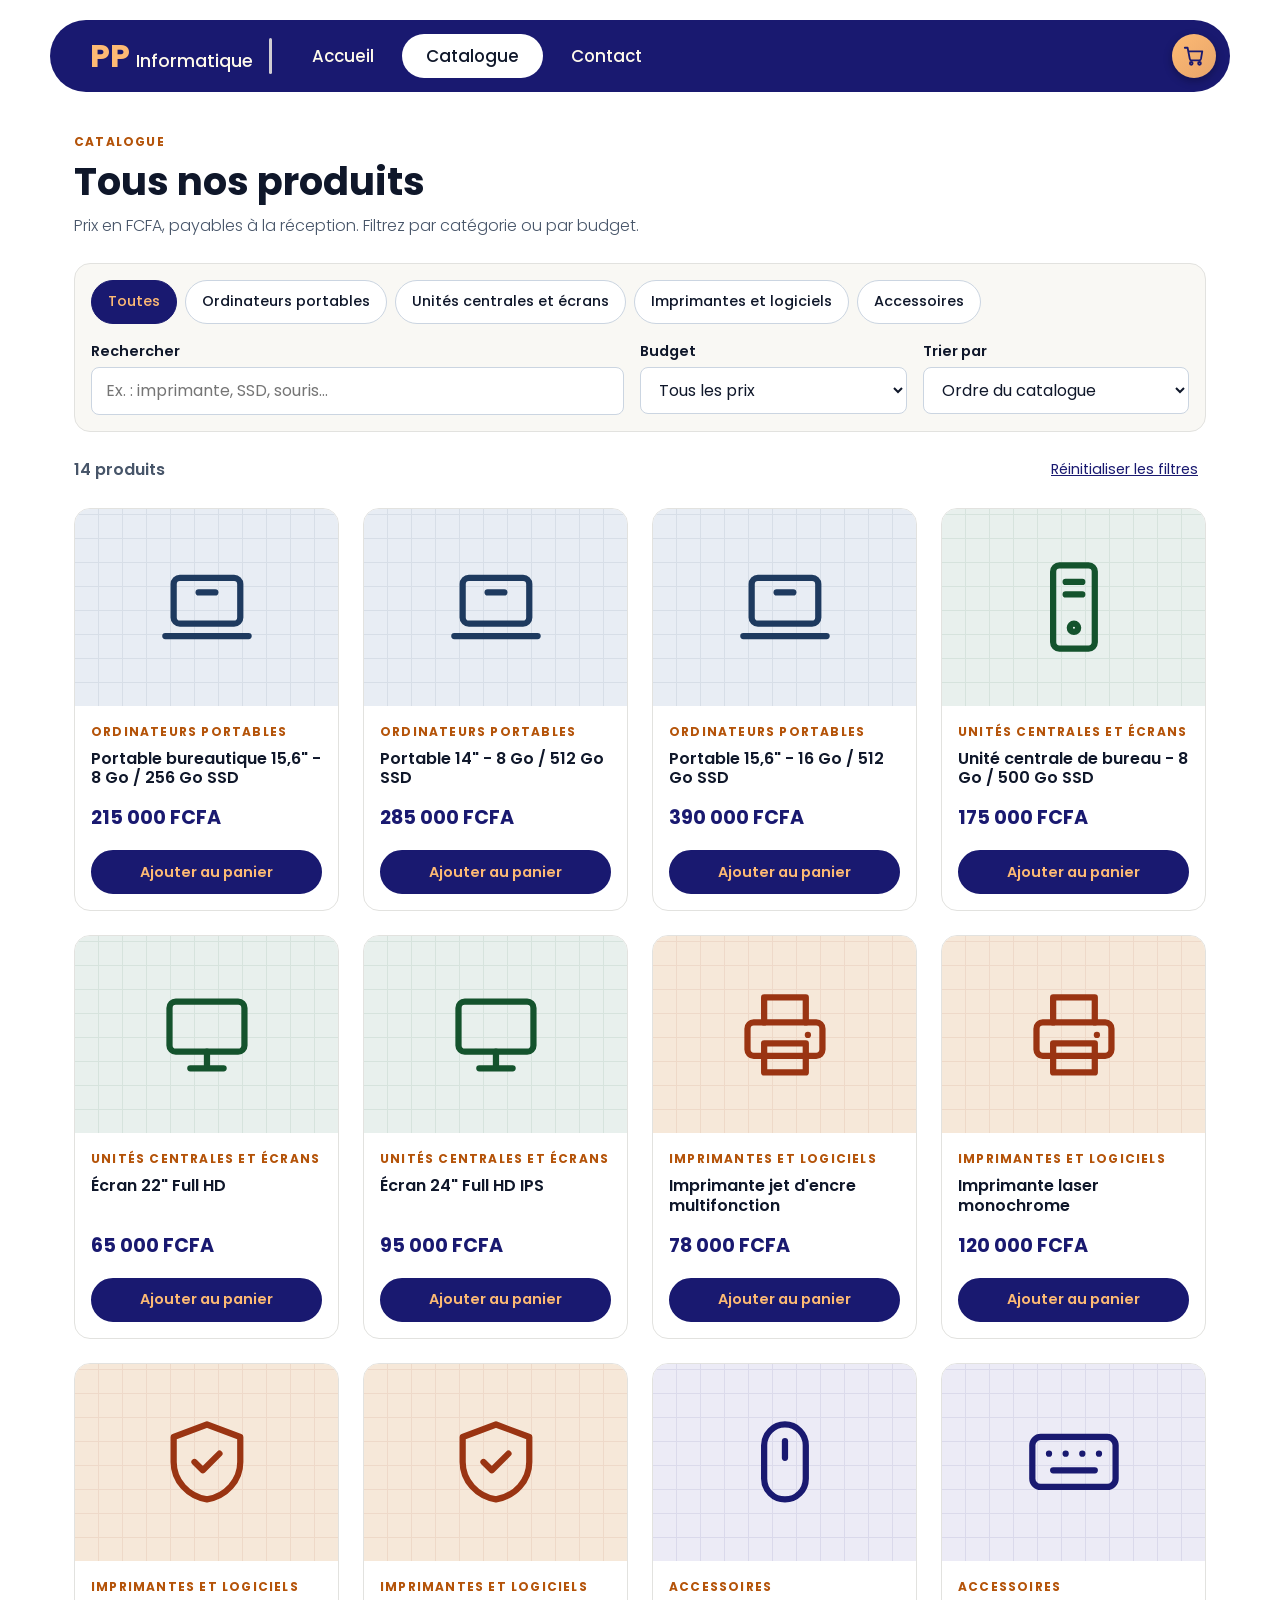
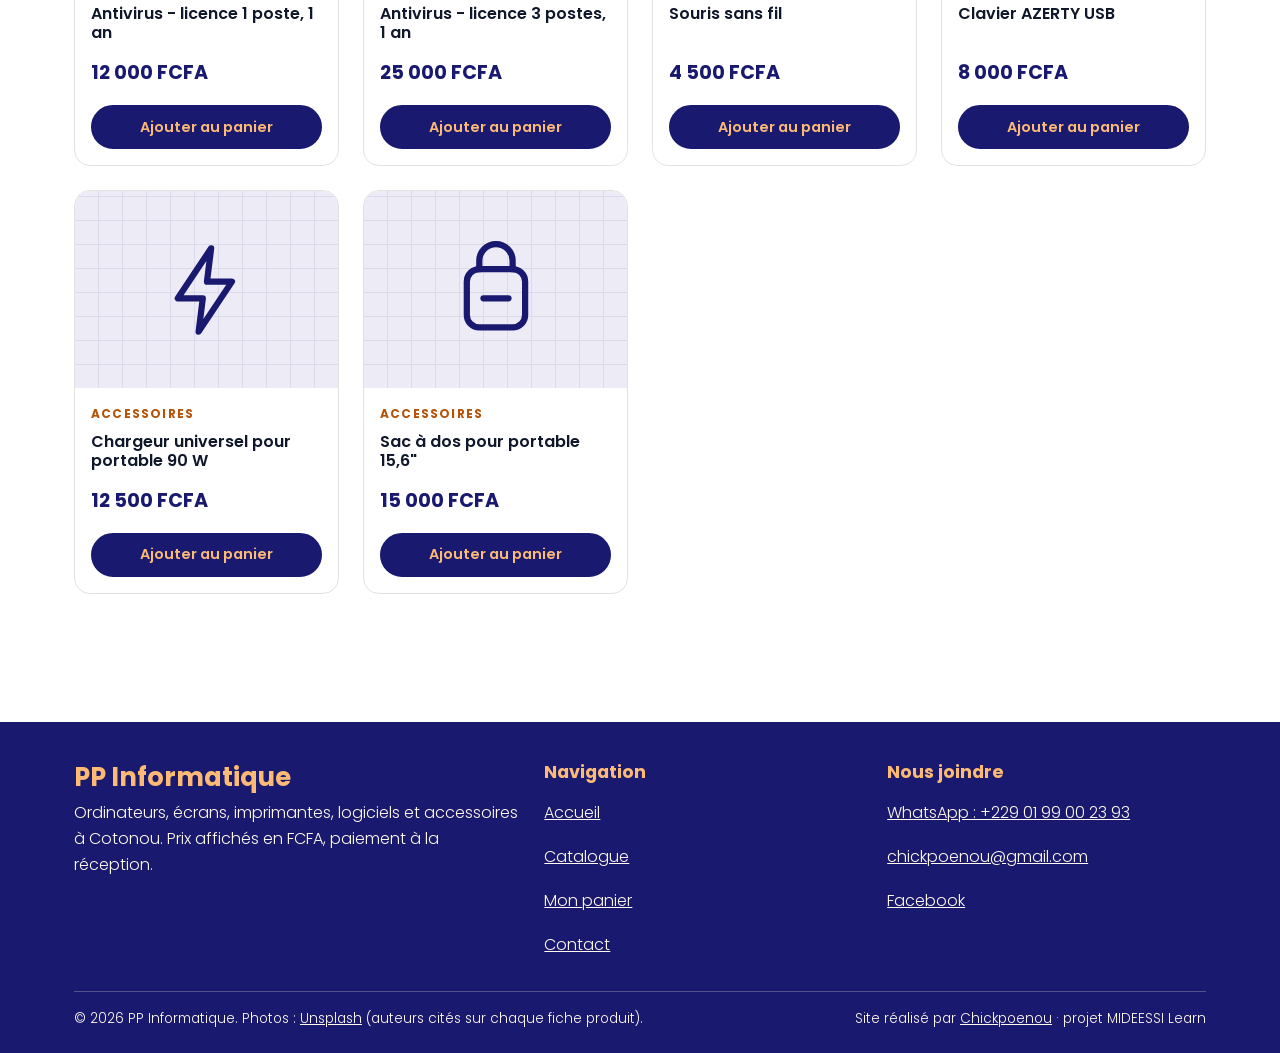
==== catalogue.html @ 659e1c75 "Premier commit du site" ====
<!DOCTYPE html>
<html lang="fr">
<head>
  <meta charset="UTF-8">
  <meta name="viewport" content="width=device-width, initial-scale=1">
  <title>Catalogue - PP Informatique</title>
  <meta name="description" content="Catalogue PP Informatique : portables, unités centrales, écrans, imprimantes, antivirus et accessoires, prix en FCFA.">
  <meta name="theme-color" content="#191970">
  <link rel="icon" href="data:image/svg+xml,%3Csvg xmlns='http://www.w3.org/2000/svg' viewBox='0 0 64 64'%3E%3Crect width='64' height='64' rx='16' fill='%23191970'/%3E%3Ctext x='32' y='42' font-family='Arial' font-weight='700' font-size='28' text-anchor='middle' fill='%23fdba74'%3EPP%3C/text%3E%3C/svg%3E">
  <link rel="preconnect" href="https://fonts.googleapis.com">
  <link rel="preconnect" href="https://fonts.gstatic.com" crossorigin>
  <link rel="stylesheet" href="https://fonts.googleapis.com/css2?family=Poppins:wght@300;400;500;600;700&display=swap">
  <link rel="stylesheet" href="css/style.css">
</head>
<body>
  <a class="lien-evitement" href="#contenu">Aller au contenu</a>

  <!-- EN-TÊTE (identique sur toutes les pages) -->
  <header class="entete">
    <div class="entete-barre">
      <a class="logo" href="index.html" aria-label="PP Informatique, retour à l'accueil">
        <span class="logo-pp">PP</span><span class="logo-nom">Informatique</span>
      </a>
      <span class="separateur" aria-hidden="true"></span>

      <nav class="menu" id="menu" aria-label="Navigation principale">
        <ul>
          <li><a href="index.html">Accueil</a></li>
          <li><a href="catalogue.html" aria-current="page">Catalogue</a></li>
          <li><a href="contact.html">Contact</a></li>
        </ul>
      </nav>

      <div class="entete-actions">
        <a class="lien-panier" id="lien-panier" href="panier.html" aria-label="Voir mon panier">
          <svg viewBox="0 0 24 24" fill="none" stroke="currentColor" stroke-width="2" stroke-linecap="round" stroke-linejoin="round" aria-hidden="true" focusable="false"><circle cx="9" cy="20" r="1.5"/><circle cx="18" cy="20" r="1.5"/><path d="M2 3h3l2.4 12.2a2 2 0 0 0 2 1.6h8.2a2 2 0 0 0 2-1.6L21 7H6"/></svg>
          <span class="badge-panier" id="badge-panier" hidden>0</span>
        </a>
        <button class="bouton-burger" id="bouton-burger" type="button"
                aria-label="Ouvrir le menu" aria-expanded="false" aria-controls="menu">
          <span></span><span></span><span></span>
        </button>
      </div>
    </div>
  </header>

  <main id="contenu">
    <div class="conteneur">
      <div class="page-intro">
        <p class="surtitre">Catalogue</p>
        <h1>Tous nos produits</h1>
        <p>Prix en FCFA, payables à la réception. Filtrez par catégorie ou par budget.</p>
      </div>

      <!-- FILTRES : puces et listes remplies par app.js -->
      <section class="filtres" aria-label="Filtrer les produits">
        <div class="puces" id="puces-categories" role="group" aria-label="Filtrer par catégorie"></div>

        <div class="filtres-listes">
          <div class="champ">
            <label for="recherche">Rechercher</label>
            <input id="recherche" type="search" placeholder="Ex. : imprimante, SSD, souris…" autocomplete="off">
          </div>
          <div class="champ">
            <label for="filtre-prix">Budget</label>
            <select id="filtre-prix"></select>
          </div>
          <div class="champ">
            <label for="tri-prix">Trier par</label>
            <select id="tri-prix">
              <option value="aucun">Ordre du catalogue</option>
              <option value="croissant">Prix croissant</option>
              <option value="decroissant">Prix décroissant</option>
            </select>
          </div>
        </div>
      </section>

      <div class="resultats-barre">
        <!-- aria-live : les lecteurs d'écran annoncent le nombre de résultats -->
        <p class="nb-resultats" id="nb-resultats" aria-live="polite"></p>
        <button class="bouton-lien-neutre" id="reinitialiser-filtres" type="button">Réinitialiser les filtres</button>
      </div>

      <!-- LISTE DES PRODUITS : remplie par app.js -->
      <div class="grille-produits" id="grille-produits"></div>
      <div class="section"></div>
    </div>
  </main>

  <!-- VOLET affiché après un ajout au panier -->
  <div class="volet-ajout" id="volet-ajout" role="status" hidden>
    <div class="volet-entete">
      <p id="volet-message"></p>
      <button class="volet-fermer" id="volet-fermer" type="button" aria-label="Fermer">&times;</button>
    </div>
    <div class="volet-boutons">
      <a class="bouton bouton-secondaire" href="catalogue.html">Continuer mes achats</a>
      <a class="bouton" href="panier.html">Voir mon panier</a>
    </div>
  </div>

  <!-- BARRE PANIER FIXE (mobile uniquement, visible dès qu'il y a un article) -->
  <a class="barre-panier" id="barre-panier" href="panier.html" hidden>
    <span class="barre-panier-infos">
      <small id="barre-nb-articles">0 article</small>
      <strong id="barre-total">0 FCFA</strong>
    </span>
    <span class="barre-panier-action">Voir le panier →</span>
  </a>

  <!-- PIED DE PAGE (identique sur toutes les pages) -->
  <footer class="pied">
    <div class="conteneur">
      <div class="pied-colonnes">
        <div>
          <h2 class="pied-logo">PP Informatique</h2>
          <p>Ordinateurs, écrans, imprimantes, logiciels et accessoires à Cotonou. Prix affichés en FCFA, paiement à la réception.</p>
        </div>
        <div>
          <h2>Navigation</h2>
          <ul>
            <li><a href="index.html">Accueil</a></li>
            <li><a href="catalogue.html">Catalogue</a></li>
            <li><a href="panier.html">Mon panier</a></li>
            <li><a href="contact.html">Contact</a></li>
          </ul>
        </div>
        <div>
          <h2>Nous joindre</h2>
          <ul>
            <li><a href="https://wa.me/2290199002393" target="_blank" rel="noopener">WhatsApp : +229 01 99 00 23 93</a></li>
            <li><a href="mailto:chickpoenou@gmail.com">chickpoenou@gmail.com</a></li>
            <li><a href="https://www.facebook.com/nettanel-poenou" target="_blank" rel="noopener">Facebook</a></li>
          </ul>
        </div>
      </div>
      <div class="pied-bas">
        <p>&copy; <span class="annee">2026</span> PP Informatique. Photos : <a href="https://unsplash.com/license" target="_blank" rel="noopener">Unsplash</a> (auteurs cités sur chaque fiche produit).</p>
        <p>Site réalisé par <a href="https://github.com/Chickpoenou" target="_blank" rel="noopener">Chickpoenou</a> · projet MIDEESSI Learn</p>
      </div>
    </div>
  </footer>

  <!-- Ordre important : les données, puis le panier, puis le code des pages -->
  <script src="js/produits.js"></script>
  <script src="js/panier.js"></script>
  <script src="js/app.js"></script>
</body>
</html>
---- css/style.css ----
/* ==========================================================
   PP Informatique - feuille de style principale
   Approche MOBILE FIRST : le style de base vise 360 px,
   puis on enrichit à 768 px (tablette) et 1280 px (ordinateur).
   ========================================================== */

/* ---------- 1. VARIABLES (les couleurs se changent ICI seulement) ---------- */
:root {
  /* Couleurs inspirées du logo : bleu nuit (confiance) + orange (action) */
  --bleu-fonce: #191970;
  --bleu-fonce-2: #12124f;
  --bleu: #2c3fb8;
  --orange: #fdba74;          /* boutons d'action, badge panier, accents */
  --orange-fonce: #f59e4b;
  --orange-texte: #b45309;    /* petits titres (surtitres) : contraste suffisant sur blanc */
  --creme: #fffaeb;           /* texte des liens du menu */
  --texte: #0f172a;
  --texte-doux: #475569;
  --fond: #ffffff;
  --fond-doux: #f9f8f4;
  --bordure: #e2e2df;
  --bordure-forte: #cbd5e1;
  --erreur: #b3261e;
  --succes: #166534;
  --whatsapp: #1f8f4e;

  /* Teintes des visuels, une par catégorie */
  --teinte-portables: #e8edf4;    --trait-portables: #1e3a5f;
  --teinte-postes-fixes: #e8f0ed; --trait-postes-fixes: #14532d;
  --teinte-imprimantes: #f6e8d9;  --trait-imprimantes: #9a3412;
  --teinte-accessoires: #ecebf6;  --trait-accessoires: #191970;

  --police: "Poppins", "Segoe UI", system-ui, -apple-system, Roboto, Arial, sans-serif;

  /* Espacements et formes */
  --espace-1: 0.5rem;
  --espace-2: 1rem;
  --espace-3: 1.5rem;
  --espace-4: 2.5rem;
  --espace-5: 4rem;
  --rayon: 8px;
  --rayon-pilule: 999px;
  --largeur-max: 1180px;
  --hauteur-tactile: 44px;    /* taille minimale des boutons et liens */
  --hauteur-barre-panier: 64px;
  --ombre: 0 10px 24px rgba(15, 23, 42, 0.08);
}

/* ---------- 2. BASE ---------- */
*,
*::before,
*::after {
  box-sizing: border-box;
}

html {
  scroll-behavior: smooth;
  scroll-padding-top: 100px;
}

body {
  margin: 0;
  font-family: var(--police);
  font-size: 1rem;
  line-height: 1.6;
  color: var(--texte);
  background: var(--fond);
  overflow-x: hidden;          /* sécurité : jamais de défilement horizontal */
}

/* Place pour la barre panier fixe en bas (mobile), seulement quand elle est visible */
body:has(.barre-panier:not([hidden])) {
  padding-bottom: var(--hauteur-barre-panier);
}

img,
svg {
  max-width: 100%;
  display: block;
}

h1, h2, h3 {
  font-weight: 700;
  line-height: 1.2;
  margin: 0 0 var(--espace-2);
}
h1 { font-size: 1.85rem; }
h2 { font-size: 1.4rem; }
h3 { font-size: 1.05rem; }

p {
  margin: 0 0 var(--espace-2);
}

a {
  color: var(--bleu-fonce);
}

/* L'attribut hidden doit toujours l'emporter sur display: flex / grid */
[hidden] {
  display: none !important;
}

/* Focus visible : indispensable pour la navigation au clavier */
:focus-visible {
  outline: 3px solid var(--orange-fonce);
  outline-offset: 2px;
}

/* Lien "aller au contenu" pour le clavier et les lecteurs d'écran */
.lien-evitement {
  position: absolute;
  left: -999px;
  top: 0;
  z-index: 200;
  padding: var(--espace-1) var(--espace-2);
  background: var(--orange);
  color: var(--texte);
}
.lien-evitement:focus {
  left: 0;
}

/* Texte lu par les lecteurs d'écran mais invisible à l'écran */
.visuellement-cache {
  position: absolute;
  width: 1px;
  height: 1px;
  overflow: hidden;
  clip: rect(0 0 0 0);
  white-space: nowrap;
}

.conteneur {
  width: 100%;
  max-width: var(--largeur-max);
  margin: 0 auto;
  padding: 0 var(--espace-2);
}

.section {
  padding: var(--espace-4) 0;
}
.section-douce {
  background: var(--fond-doux);
}

/* Petit titre en majuscules au-dessus des titres (même style que mon portfolio) */
.surtitre {
  margin: 0 0 var(--espace-1);
  font-size: 0.75rem;
  font-weight: 700;
  letter-spacing: 0.1em;
  text-transform: uppercase;
  color: var(--orange-texte);
}

.entete-section {
  display: flex;
  flex-wrap: wrap;
  align-items: end;
  justify-content: space-between;
  gap: var(--espace-1) var(--espace-3);
  margin-bottom: var(--espace-3);
}
.entete-section h2 {
  margin: 0;
}
.entete-section p {
  margin: 0;
}

/* ---------- 3. BOUTONS ---------- */
.bouton {
  display: inline-flex;
  align-items: center;
  justify-content: center;
  gap: var(--espace-1);
  min-height: 48px;
  padding: 0 var(--espace-3);
  font: inherit;
  font-weight: 600;
  text-align: center;
  text-decoration: none;
  border: 2px solid var(--bleu-fonce);
  border-radius: var(--rayon-pilule);
  background: var(--bleu-fonce);
  color: var(--orange);
  cursor: pointer;
  transition: transform 0.2s, box-shadow 0.2s, background 0.2s, color 0.2s;
}
.bouton:hover {
  transform: translateY(-2px);
  box-shadow: 0 6px 14px rgba(25, 25, 112, 0.3);
}

.bouton-secondaire {
  background: var(--fond);
  color: var(--texte);
  border-color: var(--texte);
}
.bouton-secondaire:hover {
  background: var(--texte);
  color: var(--fond);
  box-shadow: none;
}

.bouton-petit {
  min-height: var(--hauteur-tactile);
  padding: 0 var(--espace-2);
  font-size: 0.9rem;
}

.bouton-large {
  width: 100%;
}

.bouton.est-ajoute {
  background: var(--succes);
  border-color: var(--succes);
  color: #fff;
}

.bouton-whatsapp {
  background: var(--whatsapp);
  border-color: var(--whatsapp);
  color: #fff;
}

/* Bouton qui ressemble à un lien (action secondaire : Supprimer, Vider) */
.bouton-lien,
.bouton-lien-neutre {
  min-height: var(--hauteur-tactile);
  padding: 0 var(--espace-1);
  font: inherit;
  font-size: 0.9rem;
  background: none;
  border: 0;
  text-decoration: underline;
  cursor: pointer;
}
.bouton-lien { color: var(--erreur); }
.bouton-lien-neutre { color: var(--bleu-fonce); }

.groupe-boutons {
  display: flex;
  flex-wrap: wrap;
  gap: var(--espace-2);
}

/* ---------- 4. EN-TÊTE : barre en forme de pilule ---------- */
.entete {
  position: sticky;
  top: 0;
  z-index: 100;
  padding: 12px var(--espace-2) 0;
  background: var(--fond);
}

.entete-barre {
  position: relative;
  display: flex;
  align-items: center;
  gap: var(--espace-2);
  max-width: var(--largeur-max);
  min-height: 60px;
  margin: 0 auto;
  padding: 0 8px 0 var(--espace-3);
  background: var(--bleu-fonce);
  border-radius: 40px;
}

.logo {
  display: inline-flex;
  align-items: baseline;
  gap: 6px;
  min-height: var(--hauteur-tactile);
  align-self: center;
  padding-top: 6px;
  text-decoration: none;
  white-space: nowrap;
}
.logo-pp {
  font-size: 1.6rem;
  font-weight: 700;
  color: var(--orange);
  line-height: 1;
}
.logo-nom {
  font-size: 1rem;
  font-weight: 500;
  color: var(--creme);
}

/* Trait vertical entre le logo et le menu (ordinateur uniquement) */
.separateur {
  display: none;
  width: 3px;
  height: 36px;
  background: var(--creme);
  border-radius: 2px;
  opacity: 0.8;
}

/* Menu : caché par défaut sur mobile, affiché quand .ouvert est ajouté en JS */
.menu {
  display: none;
  position: absolute;
  top: calc(100% + 8px);
  left: 0;
  right: 0;
  padding: var(--espace-1);
  background: var(--bleu-fonce);
  border-radius: 24px;
  box-shadow: var(--ombre);
}
.menu.ouvert {
  display: block;
}

.menu ul {
  list-style: none;
  margin: 0;
  padding: 0;
}

.menu a {
  display: flex;
  align-items: center;
  justify-content: center;
  min-height: var(--hauteur-tactile);
  padding: 0 var(--espace-3);
  border-radius: var(--rayon-pilule);
  color: var(--creme);
  font-weight: 500;
  text-decoration: none;
  transition: background 0.2s;
}
.menu a:hover {
  background: rgba(255, 250, 235, 0.15);
}
.menu a[aria-current="page"] {
  background: var(--fond);
  color: var(--texte);
}

/* Groupe à droite : panier + burger */
.entete-actions {
  display: flex;
  align-items: center;
  gap: 4px;
  margin-left: auto;
}

/* Bouton panier rond orange, avec badge (nombre d'articles) */
.lien-panier {
  position: relative;
  display: inline-flex;
  align-items: center;
  justify-content: center;
  width: var(--hauteur-tactile);
  height: var(--hauteur-tactile);
  border-radius: 50%;
  background: linear-gradient(135deg, var(--orange), #e8a56a);
  color: var(--bleu-fonce);
  box-shadow: 0 3px 8px rgba(0, 0, 0, 0.3);
  transition: transform 0.2s;
}
.lien-panier:hover {
  transform: translateY(-2px);
}
.lien-panier svg {
  width: 22px;
  height: 22px;
}
.lien-panier[aria-current="page"] {
  outline: 3px solid var(--creme);
  outline-offset: 2px;
}

.badge-panier {
  position: absolute;
  top: -4px;
  right: -4px;
  min-width: 22px;
  height: 22px;
  padding: 0 5px;
  border: 2px solid var(--bleu-fonce);
  border-radius: 11px;
  background: var(--fond);
  color: var(--bleu-fonce);
  font-size: 0.75rem;
  font-weight: 700;
  line-height: 18px;
  text-align: center;
}

/* Bouton burger (mobile uniquement) */
.bouton-burger {
  display: inline-flex;
  flex-direction: column;
  align-items: center;
  justify-content: center;
  gap: 5px;
  width: var(--hauteur-tactile);
  height: var(--hauteur-tactile);
  padding: 0;
  background: transparent;
  border: 0;
  border-radius: 50%;
  cursor: pointer;
}
.bouton-burger span {
  display: block;
  width: 24px;
  height: 3px;
  background: var(--creme);
  border-radius: 2px;
  transition: transform 0.2s, opacity 0.2s;
}
/* Le burger se transforme en croix quand le menu est ouvert */
.bouton-burger[aria-expanded="true"] span:nth-child(1) { transform: translateY(8px) rotate(45deg); }
.bouton-burger[aria-expanded="true"] span:nth-child(2) { opacity: 0; }
.bouton-burger[aria-expanded="true"] span:nth-child(3) { transform: translateY(-8px) rotate(-45deg); }

/* ---------- 5. BARRE PANIER FIXE (mobile uniquement) ---------- */
.barre-panier {
  position: fixed;
  left: 0;
  right: 0;
  bottom: 0;
  z-index: 90;
  display: flex;
  align-items: center;
  justify-content: space-between;
  gap: var(--espace-1);
  min-height: var(--hauteur-barre-panier);
  padding: 8px var(--espace-2);
  background: var(--bleu-fonce);
  color: var(--creme);
  text-decoration: none;
  box-shadow: 0 -4px 14px rgba(0, 0, 0, 0.18);
}
.barre-panier-infos {
  display: grid;
  line-height: 1.25;
}
.barre-panier-infos small {
  font-size: 0.8rem;
  opacity: 0.85;
}
.barre-panier-infos strong {
  color: var(--orange);
  font-size: 1.05rem;
}
.barre-panier-action {
  display: inline-flex;
  align-items: center;
  min-height: var(--hauteur-tactile);
  padding: 0 var(--espace-2);
  border-radius: var(--rayon-pilule);
  background: var(--orange);
  color: var(--bleu-fonce);
  font-weight: 600;
  font-size: 0.9rem;
}

/* ---------- 6. PIED DE PAGE ---------- */
.pied {
  background: var(--bleu-fonce);
  color: var(--creme);
  padding: var(--espace-4) 0 var(--espace-3);
}

.pied-colonnes {
  display: grid;
  grid-template-columns: 1fr;
  gap: var(--espace-3);
}

.pied h2 {
  font-size: 1.1rem;
  color: var(--orange);
  margin-bottom: var(--espace-1);
}
.pied .pied-logo {
  font-size: 1.6rem;
}

.pied p {
  font-weight: 300;
}

.pied a {
  color: var(--creme);
}
.pied a:hover {
  color: var(--orange);
}

.pied ul {
  list-style: none;
  margin: 0;
  padding: 0;
}
.pied li a {
  display: inline-flex;
  align-items: center;
  min-height: var(--hauteur-tactile);
  font-weight: 300;
}

.pied-bas {
  display: flex;
  flex-wrap: wrap;
  justify-content: space-between;
  gap: var(--espace-1) var(--espace-3);
  margin-top: var(--espace-3);
  padding-top: var(--espace-2);
  border-top: 1px solid rgba(255, 250, 235, 0.25);
  font-size: 0.85rem;
  font-weight: 300;
}
.pied-bas p {
  margin: 0;
}

/* ==========================================================
   ACCUEIL
   ========================================================== */
.hero {
  display: grid;
  gap: var(--espace-3);
  padding-top: var(--espace-4);
  padding-bottom: var(--espace-4);
}
.hero h1 {
  font-size: 1.9rem;
}
.hero-texte > p:not(.surtitre) {
  font-size: 1.05rem;
  font-weight: 300;
  color: var(--texte-doux);
  max-width: 560px;
  margin-bottom: var(--espace-3);
}

/* Visuel du hero : panneau quadrillé avec des étiquettes de prix */
.hero-visuel {
  position: relative;
  display: grid;
  place-items: center;
  min-height: 220px;
  border-radius: 24px;
  background: var(--teinte-portables);
  color: var(--trait-portables);
  overflow: hidden;
}
.hero-visuel svg {
  position: relative;
  z-index: 1;
  width: 45%;
  max-width: 220px;
  height: auto;
}
.etiquette-prix {
  position: absolute;
  z-index: 2;
  padding: 6px 14px;
  border-radius: var(--rayon-pilule);
  background: var(--fond);
  box-shadow: var(--ombre);
  font-size: 0.8rem;
  font-weight: 600;
  color: var(--texte);
}
.etiquette-prix strong {
  color: var(--bleu-fonce);
}
.etiquette-1 { top: 14%; left: 6%; }
.etiquette-2 { bottom: 12%; right: 6%; }

/* Motif quadrillé + cadre intérieur, réutilisé sur tous les visuels */
.motif::before,
.motif::after {
  content: "";
  position: absolute;
  inset: 0;
  pointer-events: none;
}
.motif::before {
  background:
    repeating-linear-gradient(0deg, transparent 0 23px, currentColor 23px 24px),
    repeating-linear-gradient(90deg, transparent 0 23px, currentColor 23px 24px);
  opacity: 0.1;
}
.motif::after {
  inset: 16px;
  border: 1px solid currentColor;
  border-radius: 12px;
  opacity: 0.3;
}

/* Bande des arguments de confiance */
.atouts {
  list-style: none;
  margin: 0;
  padding: 0;
  display: grid;
  gap: var(--espace-2);
}
.atouts li {
  display: flex;
  gap: var(--espace-2);
  align-items: flex-start;
}
.atouts svg {
  flex: none;
  width: 40px;
  height: 40px;
  padding: 8px;
  border-radius: 50%;
  background: var(--bleu-fonce);
  color: var(--orange);
}
.atouts strong {
  display: block;
}
.atouts span {
  font-size: 0.9rem;
  color: var(--texte-doux);
}

/* Tuiles des catégories */
.grille-categories {
  display: grid;
  gap: var(--espace-2);
}
.tuile-categorie {
  display: flex;
  align-items: center;
  gap: var(--espace-2);
  padding: var(--espace-2);
  border: 1px solid var(--bordure);
  border-radius: 16px;
  background: var(--fond);
  color: var(--texte);
  text-decoration: none;
  transition: transform 0.2s, box-shadow 0.2s;
}
.tuile-categorie:hover {
  transform: translateY(-4px);
  box-shadow: var(--ombre);
}
.tuile-visuel {
  flex: none;
  display: grid;
  place-items: center;
  width: 72px;
  height: 72px;
  border-radius: 12px;
}
.tuile-visuel svg {
  width: 38px;
  height: 38px;
}
.tuile-texte {
  display: grid;
  gap: 2px;
}
.tuile-texte span {
  font-size: 0.85rem;
  color: var(--texte-doux);
}
.tuile-texte .tuile-nombre {
  margin-top: 4px;
  font-weight: 600;
  color: var(--orange-texte);
}

/* Étapes "Comment commander" */
.etapes {
  list-style: none;
  margin: 0;
  padding: 0;
  display: grid;
  gap: var(--espace-2);
  counter-reset: etape;
}
.etapes li {
  position: relative;
  padding: var(--espace-3) var(--espace-2) var(--espace-2);
  border-top: 3px solid var(--orange);
  background: var(--fond);
  border-radius: 0 0 var(--rayon) var(--rayon);
  counter-increment: etape;
}
.etapes li::before {
  content: "0" counter(etape);
  display: block;
  margin-bottom: 4px;
  font-size: 1.6rem;
  font-weight: 700;
  color: var(--bleu-fonce);
}
.etapes strong {
  display: block;
}
.etapes span {
  font-size: 0.9rem;
  color: var(--texte-doux);
}

/* Bandeau d'appel à l'action */
.bandeau-cta {
  display: grid;
  gap: var(--espace-2);
  padding: var(--espace-4) var(--espace-3);
  border-radius: 24px;
  background: var(--bleu-fonce);
  color: var(--creme);
}
.bandeau-cta h2 {
  color: var(--fond);
  margin-bottom: var(--espace-1);
}
.bandeau-cta p {
  margin: 0;
  font-weight: 300;
}
.bandeau-cta .bouton {
  background: var(--orange);
  border-color: var(--orange);
  color: var(--bleu-fonce);
  justify-self: start;
}

/* ==========================================================
   EN-TÊTE DES PAGES INTÉRIEURES
   ========================================================== */
.page-intro {
  padding: var(--espace-4) 0 var(--espace-3);
}
.page-intro h1 {
  margin-bottom: var(--espace-1);
}
.page-intro p:not(.surtitre) {
  max-width: 640px;
  margin: 0;
  font-weight: 300;
  color: var(--texte-doux);
}

/* Fil d'Ariane : Accueil / Catalogue / ... */
.fil-ariane ol {
  display: flex;
  flex-wrap: wrap;
  gap: 4px;
  list-style: none;
  margin: 0;
  padding: var(--espace-2) 0 0;
  font-size: 0.85rem;
}
.fil-ariane li:not(:last-child)::after {
  content: "/";
  margin-left: 4px;
  color: var(--texte-doux);
}
.fil-ariane a {
  display: inline-flex;
  align-items: center;
  min-height: var(--hauteur-tactile);
  color: var(--texte-doux);
}

/* ==========================================================
   CATALOGUE : filtres et cartes produit
   ========================================================== */
.filtres {
  display: grid;
  gap: var(--espace-2);
  margin-bottom: var(--espace-2);
  padding: var(--espace-2);
  border: 1px solid var(--bordure);
  border-radius: 16px;
  background: var(--fond-doux);
}

/* Puces de catégories : passent à la ligne si elles débordent */
.puces {
  display: flex;
  flex-wrap: wrap;
  gap: var(--espace-1);
}

.puce {
  min-height: var(--hauteur-tactile);
  padding: 0 var(--espace-2);
  font: inherit;
  font-size: 0.9rem;
  font-weight: 500;
  color: var(--texte);
  background: var(--fond);
  border: 1px solid var(--bordure-forte);
  border-radius: var(--rayon-pilule);
  cursor: pointer;
  transition: background 0.2s, color 0.2s;
}
.puce:hover {
  border-color: var(--bleu-fonce);
}
.puce[aria-pressed="true"] {
  background: var(--bleu-fonce);
  border-color: var(--bleu-fonce);
  color: var(--orange);
}

.filtres-listes {
  display: grid;
  grid-template-columns: 1fr;
  gap: var(--espace-2);
}

.champ label,
.champ legend {
  display: block;
  margin-bottom: 4px;
  font-size: 0.9rem;
  font-weight: 600;
}

.champ select,
.champ input[type="text"],
.champ input[type="tel"],
.champ input[type="search"],
.champ textarea {
  width: 100%;
  min-height: var(--hauteur-tactile);
  padding: 10px 14px;
  font: inherit;
  color: var(--texte);
  background: var(--fond);
  border: 1px solid var(--bordure-forte);
  border-radius: var(--rayon);
}
.champ textarea {
  resize: vertical;
}
.champ [aria-invalid="true"] {
  border: 2px solid var(--erreur);
}

.resultats-barre {
  display: flex;
  align-items: center;
  justify-content: space-between;
  gap: var(--espace-2);
  margin-bottom: var(--espace-2);
}
.nb-resultats {
  margin: 0;
  font-weight: 600;
  color: var(--texte-doux);
}

/* Grille : 1 colonne à 360 px, 2 en tablette, 4 sur ordinateur */
.grille-produits {
  display: grid;
  grid-template-columns: 1fr;
  gap: var(--espace-2);
}

.carte-produit {
  display: flex;
  flex-direction: column;
  background: var(--fond);
  border: 1px solid var(--bordure);
  border-radius: 16px;
  overflow: hidden;
  transition: transform 0.25s, box-shadow 0.25s;
}
.carte-produit:hover {
  transform: translateY(-4px);
  box-shadow: var(--ombre);
}

/* Visuel de la carte : teinte de la catégorie + motif quadrillé */
.carte-visuel,
.fiche-visuel {
  position: relative;
  display: grid;
  place-items: center;
  aspect-ratio: 4 / 3;
  overflow: hidden;
}
.carte-visuel::before,
.fiche-visuel::before {
  content: "";
  position: absolute;
  inset: 0;
  background:
    repeating-linear-gradient(0deg, transparent 0 23px, currentColor 23px 24px),
    repeating-linear-gradient(90deg, transparent 0 23px, currentColor 23px 24px);
  opacity: 0.08;
}
.carte-visuel svg {
  position: relative;
  width: 38%;
  height: auto;
}
.carte-visuel img,
.fiche-visuel img {
  position: relative;
  width: 100%;
  height: 100%;
  object-fit: cover;
}

/* Une teinte par catégorie (classe ajoutée par app.js) */
.teinte-portables    { background: var(--teinte-portables);    color: var(--trait-portables); }
.teinte-postes-fixes { background: var(--teinte-postes-fixes); color: var(--trait-postes-fixes); }
.teinte-imprimantes  { background: var(--teinte-imprimantes);  color: var(--trait-imprimantes); }
.teinte-accessoires  { background: var(--teinte-accessoires);  color: var(--trait-accessoires); }

.carte-corps {
  display: flex;
  flex-direction: column;
  flex: 1;
  padding: var(--espace-2);
}
.carte-titre {
  margin-bottom: var(--espace-1);
  font-size: 1rem;
  font-weight: 600;
}
.carte-titre a {
  color: var(--texte);
  text-decoration: none;
}
.carte-titre a:hover {
  text-decoration: underline;
}
.carte-prix {
  margin: auto 0 var(--espace-2);   /* pousse le prix et le bouton en bas de la carte */
  padding-top: var(--espace-1);
  font-size: 1.2rem;
  font-weight: 700;
  color: var(--bleu-fonce);
}

.message-vide {
  grid-column: 1 / -1;
  padding: var(--espace-4) var(--espace-3);
  text-align: center;
  background: var(--fond-doux);
  border: 1px dashed var(--bordure-forte);
  border-radius: 16px;
}

/* ==========================================================
   FICHE PRODUIT
   ========================================================== */
.lien-retour {
  display: inline-flex;
  align-items: center;
  min-height: var(--hauteur-tactile);
  font-weight: 600;
}

.fiche {
  display: grid;
  grid-template-columns: 1fr;
  gap: var(--espace-3);
  padding-bottom: var(--espace-4);
}

.fiche-visuel {
  border-radius: 24px;
}
.fiche-visuel svg {
  position: relative;
  width: 40%;
  height: auto;
}

.fiche-titre {
  font-size: 1.6rem;
}
.fiche-prix {
  font-size: 1.75rem;
  font-weight: 700;
  color: var(--bleu-fonce);
}
.fiche-description {
  color: var(--texte-doux);
}

.liste-garanties {
  list-style: none;
  margin: var(--espace-3) 0 0;
  padding: var(--espace-2) 0 0;
  border-top: 3px solid var(--orange);
  display: grid;
  gap: var(--espace-1);
  font-size: 0.9rem;
}
.liste-garanties li {
  display: flex;
  gap: var(--espace-1);
}
.liste-garanties li::before {
  content: "✓";
  font-weight: 700;
  color: var(--succes);
}

/* Sélecteur de quantité : - [ 1 ] + */
.selecteur-quantite {
  display: inline-flex;
  margin-bottom: var(--espace-2);
}
.selecteur-quantite button,
.selecteur-quantite input {
  height: var(--hauteur-tactile);
  font: inherit;
  font-size: 1.1rem;
  color: var(--texte);
  background: var(--fond);
  border: 1px solid var(--bordure-forte);
}
.selecteur-quantite button {
  width: var(--hauteur-tactile);
  cursor: pointer;
}
.selecteur-quantite button:hover:not(:disabled) {
  background: var(--fond-doux);
}
.selecteur-quantite button:first-child { border-radius: var(--rayon-pilule) 0 0 var(--rayon-pilule); }
.selecteur-quantite button:last-child  { border-radius: 0 var(--rayon-pilule) var(--rayon-pilule) 0; }
.selecteur-quantite input {
  width: 60px;
  text-align: center;
  border-left: 0;
  border-right: 0;
}
.selecteur-quantite button:disabled {
  opacity: 0.4;
  cursor: not-allowed;
}

.valeur-quantite {
  display: inline-flex;
  align-items: center;
  justify-content: center;
  min-width: 44px;
  height: var(--hauteur-tactile);
  background: var(--fond);
  border-top: 1px solid var(--bordure-forte);
  border-bottom: 1px solid var(--bordure-forte);
  font-weight: 600;
}

/* Volet affiché après un ajout : au-dessus de la barre panier sur mobile */
.volet-ajout {
  position: fixed;
  left: var(--espace-1);
  right: var(--espace-1);
  bottom: calc(var(--hauteur-barre-panier) + var(--espace-1));
  z-index: 95;
  padding: var(--espace-2);
  background: var(--fond);
  border: 1px solid var(--bordure);
  border-top: 4px solid var(--orange);
  border-radius: 16px;
  box-shadow: 0 10px 30px rgba(15, 23, 42, 0.2);
}
.volet-entete {
  display: flex;
  align-items: flex-start;
  justify-content: space-between;
  gap: var(--espace-1);
}
.volet-entete p {
  margin: 0 0 var(--espace-2);
  font-weight: 600;
}
.volet-fermer {
  flex: none;
  width: var(--hauteur-tactile);
  height: var(--hauteur-tactile);
  margin: -10px -10px 0 0;
  font-size: 1.4rem;
  background: none;
  border: 0;
  cursor: pointer;
}
.volet-boutons {
  display: grid;
  gap: var(--espace-1);
}
.volet-boutons .bouton {
  min-height: var(--hauteur-tactile);
  font-size: 0.9rem;
}

/* ==========================================================
   PAGE PANIER : lignes, récapitulatif et commande
   ========================================================== */
.mise-en-page-panier {
  display: grid;
  gap: var(--espace-3);
  padding-bottom: var(--espace-4);
}

.liste-panier {
  list-style: none;
  margin: 0;
  padding: 0;
  display: grid;
  gap: var(--espace-2);
}

/* Mobile : visuel | infos, puis sous-total et Supprimer en dessous */
.ligne-panier {
  display: grid;
  grid-template-columns: 64px 1fr;
  gap: var(--espace-1) var(--espace-2);
  padding: var(--espace-2);
  background: var(--fond);
  border: 1px solid var(--bordure);
  border-radius: 16px;
}
.ligne-visuel {
  display: grid;
  place-items: center;
  width: 64px;
  height: 64px;
  border-radius: 12px;
  overflow: hidden;
}
.ligne-visuel svg {
  width: 32px;
  height: 32px;
}
.ligne-visuel img {
  width: 100%;
  height: 100%;
  object-fit: cover;
}
.ligne-titre {
  margin: 0 0 2px;
  font-size: 0.95rem;
  font-weight: 600;
}
.ligne-titre a {
  color: var(--texte);
}
.ligne-prix-unitaire {
  margin: 0 0 var(--espace-1);
  font-size: 0.85rem;
  color: var(--texte-doux);
}
.ligne-infos .selecteur-quantite {
  margin-bottom: 0;
}
.ligne-fin {
  grid-column: 1 / -1;
  display: flex;
  align-items: center;
  justify-content: space-between;
  padding-top: var(--espace-1);
  border-top: 1px solid var(--bordure);
}
.ligne-sous-total {
  margin: 0;
  font-weight: 700;
  color: var(--bleu-fonce);
}

.panier-actions {
  display: flex;
  flex-wrap: wrap;
  align-items: center;
  justify-content: space-between;
  gap: var(--espace-1);
  margin-top: var(--espace-2);
}

/* Colonne récapitulatif + formulaire */
.zone-commande,
.zone-confirmation {
  padding: var(--espace-3) var(--espace-2);
  background: var(--fond-doux);
  border: 1px solid var(--bordure);
  border-radius: 16px;
}

.recap {
  margin: 0 0 var(--espace-3);
  padding: 0;
}
.recap div {
  display: flex;
  justify-content: space-between;
  gap: var(--espace-2);
  padding: var(--espace-1) 0;
  border-bottom: 1px solid var(--bordure);
}
.recap dt {
  color: var(--texte-doux);
}
.recap dd {
  margin: 0;
  font-weight: 600;
  text-align: right;
}
.recap .recap-ligne-total {
  padding-top: var(--espace-2);
  border-top: 3px solid var(--orange);
  border-bottom: 0;
}
.recap .recap-ligne-total dt {
  color: var(--texte);
  font-weight: 700;
}
.recap .recap-ligne-total dd {
  font-size: 1.4rem;
  color: var(--bleu-fonce);
}

.formulaire {
  display: grid;
  gap: var(--espace-2);
}
.formulaire h2 {
  margin-bottom: 0;
  font-size: 1.2rem;
}

fieldset.champ {
  margin: 0;
  padding: 0;
  border: 0;
  min-width: 0;
}

/* Choix radio : toute la ligne est cliquable, 44 px minimum */
.choix {
  display: flex;
  align-items: center;
  gap: var(--espace-1);
  min-height: var(--hauteur-tactile);
  cursor: pointer;
}
.choix input {
  flex: none;
  width: 20px;
  height: 20px;
  accent-color: var(--bleu-fonce);
}

.erreur-champ {
  margin: 4px 0 0;
  font-size: 0.85rem;
  font-weight: 600;
  color: var(--erreur);
}

.note {
  margin: 0;
  font-size: 0.8rem;
  color: var(--texte-doux);
}

.apercu-message {
  margin: 0 0 var(--espace-2);
  padding: var(--espace-2);
  font: inherit;
  font-size: 0.9rem;
  white-space: pre-wrap;            /* garde les retours à la ligne du message */
  overflow-wrap: anywhere;          /* pas de défilement horizontal */
  background: var(--fond);
  border: 1px solid var(--bordure);
  border-radius: var(--rayon);
}

.confirmation-actions {
  display: flex;
  flex-wrap: wrap;
  align-items: center;
  gap: var(--espace-2);
  margin-top: var(--espace-2);
}

/* ==========================================================
   PAGE CONTACT
   ========================================================== */
.mise-en-page-contact {
  display: grid;
  gap: var(--espace-4);
  padding-bottom: var(--espace-4);
}

.coordonnees {
  margin: 0;
  border-top: 3px solid var(--orange);
}
.coordonnees div {
  padding: var(--espace-2) 0;
  border-bottom: 1px solid var(--bordure);
}
.coordonnees dt {
  margin-bottom: 2px;
  font-size: 0.8rem;
  color: var(--texte-doux);
}
.coordonnees dd {
  margin: 0;
  font-weight: 600;
  overflow-wrap: anywhere;
}
.coordonnees a {
  display: inline-flex;
  align-items: center;
  min-height: var(--hauteur-tactile);
  color: var(--texte);
}

/* ==========================================================
   TABLETTE : 768 px et plus
   ========================================================== */
@media (min-width: 768px) {
  h1 { font-size: 2.4rem; }
  h2 { font-size: 1.75rem; }

  .conteneur {
    padding: 0 var(--espace-3);
  }
  .section {
    padding: var(--espace-5) 0;
  }

  /* En-tête : menu horizontal dans la pilule, plus de burger ni de barre du bas */
  .entete {
    padding: 20px var(--espace-3) 0;
  }
  .entete-barre {
    min-height: 72px;
    padding: 0 14px 0 var(--espace-4);
  }
  .logo-pp { font-size: 2rem; }
  .logo-nom { font-size: 1.1rem; }
  .separateur { display: block; }

  .menu {
    display: block;
    position: static;
    padding: 0;
    background: transparent;
    box-shadow: none;
  }
  .menu ul {
    display: flex;
    gap: 4px;
  }
  .menu a {
    padding: 0 var(--espace-2);
  }

  .bouton-burger,
  .barre-panier {
    display: none !important;
  }
  body:has(.barre-panier:not([hidden])) {
    padding-bottom: 0;
  }

  .pied-colonnes {
    grid-template-columns: 1.4fr 1fr 1fr;
  }

  /* Accueil */
  .hero h1 { font-size: 2.6rem; }
  .atouts { grid-template-columns: repeat(2, 1fr); }
  .grille-categories { grid-template-columns: repeat(2, 1fr); }
  .etapes { grid-template-columns: repeat(2, 1fr); }
  .bandeau-cta {
    grid-template-columns: 1fr auto;
    align-items: center;
    padding: var(--espace-4);
  }
  .bandeau-cta .bouton { justify-self: end; }

  /* Catalogue */
  .filtres-listes {
    grid-template-columns: 2fr 1fr 1fr;
  }
  .grille-produits {
    grid-template-columns: repeat(2, 1fr);
    gap: var(--espace-3);
  }

  /* Fiche produit */
  .fiche {
    grid-template-columns: 1fr 1fr;
    align-items: start;
    gap: var(--espace-4);
  }
  .bouton-large {
    width: auto;
  }

  /* Volet d'ajout : en bas à droite */
  .volet-ajout {
    left: auto;
    right: var(--espace-3);
    bottom: var(--espace-3);
    width: 420px;
  }
  .volet-boutons {
    grid-template-columns: 1fr 1fr;
  }

  /* Panier : ligne complète sur une seule rangée */
  .ligne-panier {
    grid-template-columns: 80px 1fr auto;
    align-items: center;
  }
  .ligne-visuel {
    width: 80px;
    height: 80px;
  }
  .ligne-fin {
    grid-column: auto;
    flex-direction: column;
    align-items: flex-end;
    padding-top: 0;
    border-top: 0;
  }
  .zone-commande,
  .zone-confirmation {
    padding: var(--espace-3);
  }

  .mise-en-page-contact {
    grid-template-columns: 0.8fr 1.2fr;
  }
}

/* ==========================================================
   ORDINATEUR : 1280 px et plus
   ========================================================== */
@media (min-width: 1280px) {
  .hero {
    grid-template-columns: 1.1fr 0.9fr;
    align-items: center;
    gap: var(--espace-5);
    padding-top: var(--espace-5);
    padding-bottom: var(--espace-5);
  }
  .hero h1 { font-size: 3.2rem; }
  .hero-visuel { min-height: 380px; }

  .menu a { padding: 0 var(--espace-3); font-size: 1.05rem; }

  .atouts { grid-template-columns: repeat(4, 1fr); }
  .grille-categories { grid-template-columns: repeat(4, 1fr); }
  .tuile-categorie {
    flex-direction: column;
    align-items: flex-start;
    padding: var(--espace-3);
  }
  .etapes { grid-template-columns: repeat(4, 1fr); }

  .filtres {
    grid-template-columns: 1fr;
  }
  .grille-produits {
    grid-template-columns: repeat(4, 1fr);
  }

  /* Panier : liste à gauche, récapitulatif et formulaire collants à droite */
  .mise-en-page-panier {
    grid-template-columns: 1fr 400px;
    align-items: start;
  }
  .zone-commande {
    position: sticky;
    top: 110px;
  }
  .zone-confirmation {
    grid-column: 1 / -1;
    max-width: 720px;
  }
}

/* ---------- ACCESSIBILITÉ : mouvement réduit ---------- */
@media (prefers-reduced-motion: reduce) {
  html { scroll-behavior: auto; }
  *,
  *::before,
  *::after {
    transition: none !important;
  }
}

/* ==========================================================
   PHOTOS DES PRODUITS (Unsplash) et crédit du photographe
   ========================================================== */
/* La photo couvre toute la zone ; le fond teinté reste visible pendant le chargement */
.carte-visuel img,
.fiche-visuel img {
  transition: transform 0.4s;
}
.carte-produit:hover .carte-visuel img {
  transform: scale(1.04);
}

.credit-photo {
  margin: var(--espace-1) 0 0;
  font-size: 0.75rem;
  color: var(--texte-doux);
}
.credit-photo a {
  color: inherit;
}
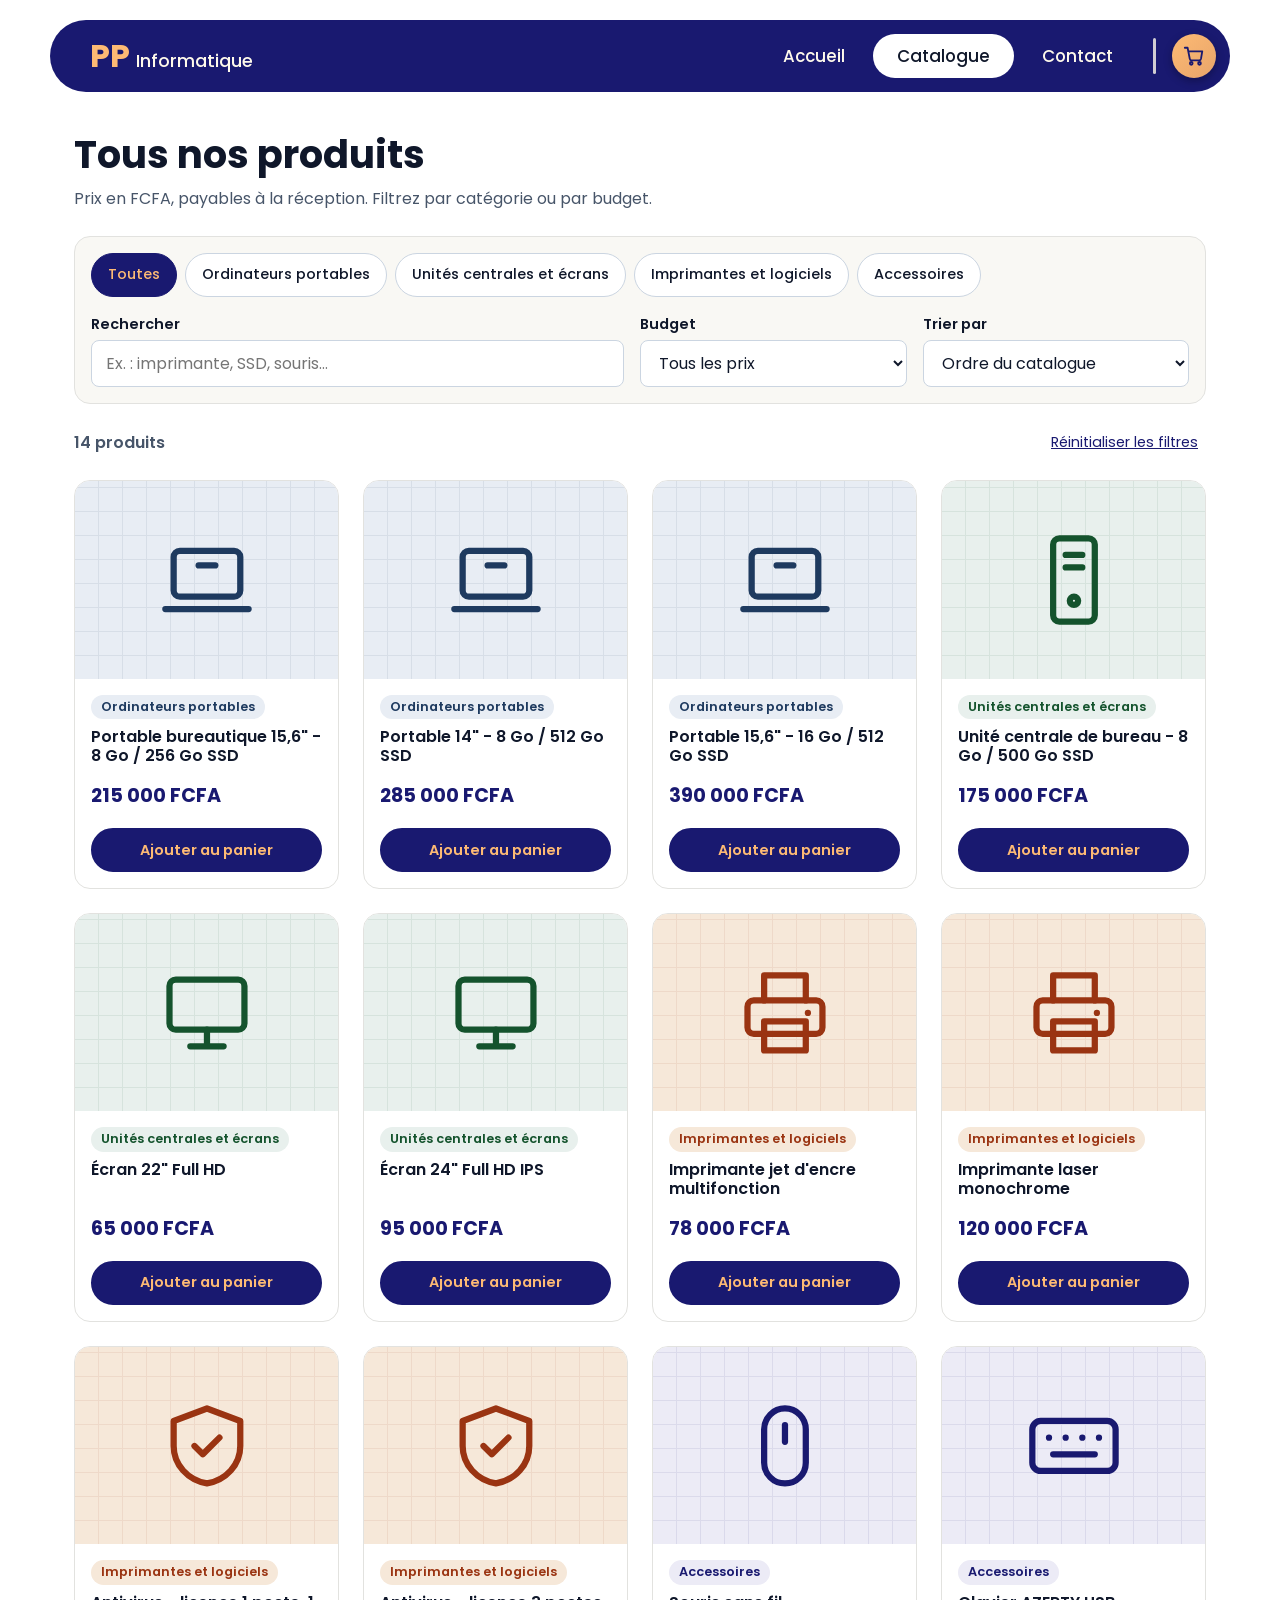
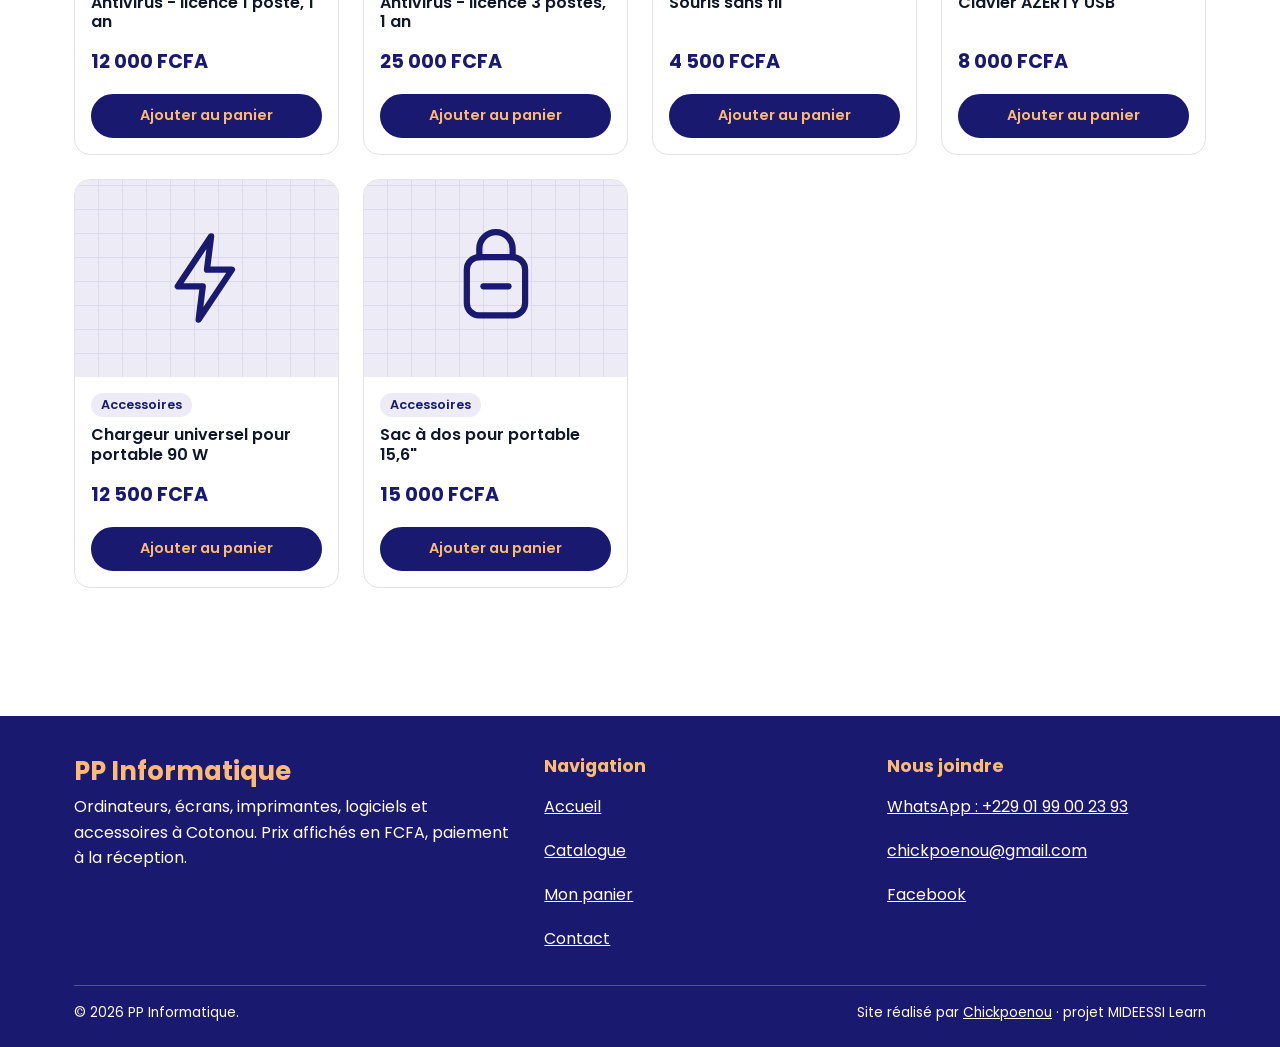
==== commit 744cb275: "amelioration du site" ====
--- a/catalogue.html
+++ b/catalogue.html
@@ -10,7 +10,7 @@
   <link rel="preconnect" href="https://fonts.googleapis.com">
   <link rel="preconnect" href="https://fonts.gstatic.com" crossorigin>
   <link rel="stylesheet" href="https://fonts.googleapis.com/css2?family=Poppins:wght@300;400;500;600;700&display=swap">
-  <link rel="stylesheet" href="css/style.css">
+  <link rel="stylesheet" href="css/style.css?v=11">
 </head>
 <body>
   <a class="lien-evitement" href="#contenu">Aller au contenu</a>
@@ -47,7 +47,6 @@
   <main id="contenu">
     <div class="conteneur">
       <div class="page-intro">
-        <p class="surtitre">Catalogue</p>
         <h1>Tous nos produits</h1>
         <p>Prix en FCFA, payables à la réception. Filtrez par catégorie ou par budget.</p>
       </div>
@@ -136,15 +135,15 @@
         </div>
       </div>
       <div class="pied-bas">
-        <p>&copy; <span class="annee">2026</span> PP Informatique. Photos : <a href="https://unsplash.com/license" target="_blank" rel="noopener">Unsplash</a> (auteurs cités sur chaque fiche produit).</p>
-        <p>Site réalisé par <a href="https://github.com/Chickpoenou" target="_blank" rel="noopener">Chickpoenou</a> · projet MIDEESSI Learn</p>
+        <p>&copy; <span class="annee">2026</span> PP Informatique.</p>
+        <p>Site réalisé par <a href="https://chick-poenou.onrender.com/" target="_blank" rel="noopener">Chickpoenou</a> · projet MIDEESSI Learn</p>
       </div>
     </div>
   </footer>
 
   <!-- Ordre important : les données, puis le panier, puis le code des pages -->
-  <script src="js/produits.js"></script>
-  <script src="js/panier.js"></script>
-  <script src="js/app.js"></script>
+  <script src="js/produits.js?v=11"></script>
+  <script src="js/panier.js?v=11"></script>
+  <script src="js/app.js?v=11"></script>
 </body>
 </html>
--- a/css/style.css
+++ b/css/style.css
@@ -12,7 +12,7 @@
   --bleu: #2c3fb8;
   --orange: #fdba74;          /* boutons d'action, badge panier, accents */
   --orange-fonce: #f59e4b;
-  --orange-texte: #b45309;    /* petits titres (surtitres) : contraste suffisant sur blanc */
+  --orange-texte: #b45309;    /* textes orange sur fond blanc (contraste suffisant) */
   --creme: #fffaeb;           /* texte des liens du menu */
   --texte: #0f172a;
   --texte-doux: #475569;
@@ -73,6 +73,20 @@
   padding-bottom: var(--hauteur-barre-panier);
 }
 
+/* Police uniforme : les champs et boutons n'héritent pas de la police par défaut, on le force */
+button,
+input,
+select,
+textarea {
+  font-family: inherit;
+}
+
+/* Une seule graisse pour le gras partout (sinon "bolder" peut donner 900) */
+strong,
+b {
+  font-weight: 700;
+}
+
 img,
 svg {
   max-width: 100%;
@@ -145,14 +159,22 @@
   background: var(--fond-doux);
 }
 
-/* Petit titre en majuscules au-dessus des titres (même style que mon portfolio) */
-.surtitre {
+/* Numéro de commande affiché sur l'écran de confirmation */
+.numero-commande {
   margin: 0 0 var(--espace-1);
-  font-size: 0.75rem;
-  font-weight: 700;
-  letter-spacing: 0.1em;
-  text-transform: uppercase;
-  color: var(--orange-texte);
+  font-weight: 600;
+  color: var(--texte-doux);
+}
+
+/* Catégorie d'un produit : pastille dans la teinte du rayon (classe teinte-xxx ajoutée par app.js) */
+.pastille-categorie {
+  align-self: flex-start;
+  display: inline-block;
+  margin: 0 0 var(--espace-1);
+  padding: 2px 10px;
+  border-radius: var(--rayon-pilule);
+  font-size: 0.8rem;
+  font-weight: 600;
 }
 
 .entete-section {
@@ -488,7 +510,7 @@
 }
 
 .pied p {
-  font-weight: 300;
+  font-weight: 400;
 }
 
 .pied a {
@@ -507,7 +529,7 @@
   display: inline-flex;
   align-items: center;
   min-height: var(--hauteur-tactile);
-  font-weight: 300;
+  font-weight: 400;
 }
 
 .pied-bas {
@@ -519,7 +541,7 @@
   padding-top: var(--espace-2);
   border-top: 1px solid rgba(255, 250, 235, 0.25);
   font-size: 0.85rem;
-  font-weight: 300;
+  font-weight: 400;
 }
 .pied-bas p {
   margin: 0;
@@ -537,9 +559,9 @@
 .hero h1 {
   font-size: 1.9rem;
 }
-.hero-texte > p:not(.surtitre) {
+.hero-texte > p {
   font-size: 1.05rem;
-  font-weight: 300;
+  font-weight: 400;
   color: var(--texte-doux);
   max-width: 560px;
   margin-bottom: var(--espace-3);
@@ -678,37 +700,40 @@
   color: var(--orange-texte);
 }
 
-/* Étapes "Comment commander" */
+/* Étapes "Comment commander" (générées par app.js) */
 .etapes {
   list-style: none;
   margin: 0;
   padding: 0;
   display: grid;
-  gap: var(--espace-2);
-  counter-reset: etape;
-}
-.etapes li {
-  position: relative;
-  padding: var(--espace-3) var(--espace-2) var(--espace-2);
-  border-top: 3px solid var(--orange);
-  background: var(--fond);
-  border-radius: 0 0 var(--rayon) var(--rayon);
-  counter-increment: etape;
-}
-.etapes li::before {
-  content: "0" counter(etape);
+  grid-template-columns: 1fr;          /* mobile : une étape sous l'autre */
+  gap: var(--espace-3);
+}
+.etape {
+  padding-top: var(--espace-2);
+  border-top: 2px solid var(--orange-fonce);   /* fine ligne orange au-dessus de chaque étape */
+}
+.etape-numero {
   display: block;
-  margin-bottom: 4px;
-  font-size: 1.6rem;
+  margin-bottom: var(--espace-1);
+  font-size: 2rem;
   font-weight: 700;
+  line-height: 1;
   color: var(--bleu-fonce);
 }
-.etapes strong {
-  display: block;
-}
-.etapes span {
+.etape-titre {
+  margin: 0 0 4px;
+  font-size: 1.05rem;
+  font-weight: 700;
+}
+.etape-description {
+  margin: 0;
   font-size: 0.9rem;
   color: var(--texte-doux);
+}
+
+#titre-etapes {
+  font-weight: 700;
 }
 
 /* Bandeau d'appel à l'action */
@@ -726,7 +751,7 @@
 }
 .bandeau-cta p {
   margin: 0;
-  font-weight: 300;
+  font-weight: 400;
 }
 .bandeau-cta .bouton {
   background: var(--orange);
@@ -744,10 +769,10 @@
 .page-intro h1 {
   margin-bottom: var(--espace-1);
 }
-.page-intro p:not(.surtitre) {
+.page-intro p {
   max-width: 640px;
   margin: 0;
-  font-weight: 300;
+  font-weight: 400;
   color: var(--texte-doux);
 }
 
@@ -1297,33 +1322,197 @@
    ========================================================== */
 .mise-en-page-contact {
   display: grid;
-  gap: var(--espace-4);
-  padding-bottom: var(--espace-4);
-}
-
-.coordonnees {
-  margin: 0;
-  border-top: 3px solid var(--orange);
-}
-.coordonnees div {
-  padding: var(--espace-2) 0;
+  gap: var(--espace-3);
+  align-items: start;
+}
+
+/* Les deux blocs (formulaire et boutique) sont des cartes */
+.carte-contact {
+  padding: var(--espace-3) var(--espace-2);
+  border: 1px solid var(--bordure);
+  border-radius: 16px;
+  background: var(--fond);
+}
+.carte-contact h2 {
+  margin-bottom: var(--espace-2);
+  font-size: 1.25rem;
+}
+
+/* A. Objets de demande : boutons radio présentés comme des puces */
+.objets-demande {
+  display: flex;
+  flex-wrap: wrap;
+  gap: var(--espace-1);
+}
+.objet-demande {
+  position: relative;
+  cursor: pointer;
+}
+.objet-demande input {
+  position: absolute;      /* le rond radio est caché, la puce entière est cliquable */
+  opacity: 0;
+  width: 1px;
+  height: 1px;
+}
+.objet-demande span {
+  display: inline-flex;
+  align-items: center;
+  min-height: var(--hauteur-tactile);
+  padding: 0 var(--espace-2);
+  border: 1px solid var(--bordure-forte);
+  border-radius: var(--rayon-pilule);
+  font-size: 0.9rem;
+  font-weight: 500;
+  transition: background 0.2s, color 0.2s;
+}
+.objet-demande:hover span {
+  border-color: var(--bleu-fonce);
+}
+.objet-demande input:checked + span {
+  background: var(--bleu-fonce);
+  border-color: var(--bleu-fonce);
+  color: var(--orange);
+}
+.objet-demande input:focus-visible + span {
+  outline: 3px solid var(--orange-fonce);
+  outline-offset: 2px;
+}
+#commande-facultatif {
+  font-weight: 400;
+  color: var(--texte-doux);
+}
+
+/* C. La boutique */
+.boutique {
+  background: var(--fond-doux);
+}
+.statut-boutique {
+  display: inline-flex;
+  align-items: center;
+  gap: 8px;
+  margin: 0 0 var(--espace-2);
+  padding: 4px 12px;
+  border-radius: var(--rayon-pilule);
+  font-size: 0.9rem;
+  font-weight: 600;
+}
+.statut-boutique::before {
+  content: "";
+  width: 8px;
+  height: 8px;
+  border-radius: 50%;
+  background: currentColor;
+}
+.statut-boutique.est-ouvert {
+  background: #e3f3e8;
+  color: var(--succes);
+}
+.statut-boutique.est-ferme {
+  background: #fdecea;
+  color: var(--erreur);
+}
+
+.horaires {
+  width: 100%;
+  border-collapse: collapse;
+  font-size: 0.9rem;
+}
+.horaires th,
+.horaires td {
+  padding: 6px 0;
   border-bottom: 1px solid var(--bordure);
-}
-.coordonnees dt {
-  margin-bottom: 2px;
-  font-size: 0.8rem;
+  text-align: left;
+}
+.horaires th {
+  font-weight: 400;
   color: var(--texte-doux);
 }
-.coordonnees dd {
-  margin: 0;
+.horaires td {
+  text-align: right;
+}
+.horaires .aujourdhui th,
+.horaires .aujourdhui td {
+  font-weight: 700;
+  color: var(--bleu-fonce);
+}
+.boutique .note {
+  margin: 6px 0 var(--espace-2);
+}
+
+.boutique-adresse p {
+  margin-bottom: var(--espace-1);
+  font-size: 0.9rem;
+}
+
+.canaux {
+  list-style: none;
+  margin: var(--espace-2) 0 0;
+  padding: 0;
+}
+.canaux a {
+  display: flex;
+  justify-content: space-between;
+  align-items: center;
+  gap: var(--espace-1);
+  min-height: var(--hauteur-tactile);
+  border-bottom: 1px solid var(--bordure);
+  color: var(--texte);
+  text-decoration: none;
+  font-size: 0.9rem;
+}
+.canaux a:hover strong {
+  text-decoration: underline;
+}
+.canaux span {
+  color: var(--texte-doux);
+}
+.canaux strong {
   font-weight: 600;
   overflow-wrap: anywhere;
-}
-.coordonnees a {
-  display: inline-flex;
-  align-items: center;
+  text-align: right;
+}
+
+/* B. Questions fréquentes */
+.section-faq {
+  padding: var(--espace-4) 0;
+}
+.faq {
+  display: grid;
+  gap: var(--espace-1);
+}
+.question {
+  border: 1px solid var(--bordure);
+  border-radius: 12px;
+  background: var(--fond);
+}
+.question summary {
+  display: flex;
+  justify-content: space-between;
+  align-items: center;
+  gap: var(--espace-2);
   min-height: var(--hauteur-tactile);
-  color: var(--texte);
+  padding: 10px var(--espace-2);
+  font-weight: 600;
+  cursor: pointer;
+  list-style: none;          /* retire le triangle par défaut */
+}
+.question summary::-webkit-details-marker {
+  display: none;
+}
+.question summary::after {
+  content: "+";
+  flex: none;
+  font-size: 1.3rem;
+  color: var(--orange-fonce);
+  transition: transform 0.2s;
+}
+.question[open] summary::after {
+  transform: rotate(45deg);  /* le + devient une croix */
+}
+.question p {
+  margin: 0;
+  padding: 0 var(--espace-2) var(--espace-2);
+  color: var(--texte-doux);
 }
 
 /* ==========================================================
@@ -1443,7 +1632,14 @@
   }
 
   .mise-en-page-contact {
-    grid-template-columns: 0.8fr 1.2fr;
+    grid-template-columns: 1.3fr 1fr;
+  }
+  .carte-contact {
+    padding: var(--espace-3);
+  }
+  .faq {
+    grid-template-columns: 1fr 1fr;
+    align-items: start;
   }
 }
 
@@ -1459,7 +1655,6 @@
     padding-bottom: var(--espace-5);
   }
   .hero h1 { font-size: 3.2rem; }
-  .hero-visuel { min-height: 380px; }
 
   .menu a { padding: 0 var(--espace-3); font-size: 1.05rem; }
 
@@ -1470,7 +1665,6 @@
     align-items: flex-start;
     padding: var(--espace-3);
   }
-  .etapes { grid-template-columns: repeat(4, 1fr); }
 
   .filtres {
     grid-template-columns: 1fr;
@@ -1516,11 +1710,189 @@
   transform: scale(1.04);
 }
 
-.credit-photo {
-  margin: var(--espace-1) 0 0;
+/* Photo du bloc d'accueil : elle remplit tout le cadre, les étiquettes de prix restent par-dessus */
+.hero-figure {
+  margin: 0;
+}
+.hero-visuel img {
+  position: absolute;
+  inset: 0;
+  width: 100%;
+  height: 100%;
+  object-fit: cover;
+}
+/* Tablette et ordinateur : texte à gauche, photo à droite (la photo ne prend plus toute la largeur) */
+@media (min-width: 768px) {
+  .hero {
+    grid-template-columns: 1.2fr 0.8fr;
+    align-items: center;
+    gap: var(--espace-4);
+  }
+  .hero-visuel { min-height: 260px; }
+}
+@media (min-width: 1280px) {
+  .hero-visuel { min-height: 340px; }
+}
+
+/* ==========================================================
+   ACCUEIL : tuiles des rayons avec photo
+   ========================================================== */
+.grille-categories {
+  grid-template-columns: repeat(2, 1fr);   /* 2 tuiles par ligne dès 360 px */
+  gap: 12px;
+}
+.tuile-rayon {
+  position: relative;
+  display: flex;
+  flex-direction: column;
+  justify-content: flex-end;
+  min-height: 220px;
+  border-radius: 16px;
+  overflow: hidden;
+  color: #fff;
+  text-decoration: none;
+  isolation: isolate;
+}
+.tuile-rayon-photo {
+  position: absolute;
+  inset: 0;
+  z-index: -2;
+  display: grid;
+  place-items: center;
+}
+.tuile-rayon-photo img {
+  width: 100%;
+  height: 100%;
+  object-fit: cover;
+  transition: transform 0.4s;
+}
+.tuile-rayon-photo svg {
+  width: 40%;
+}
+/* Dégradé bleu nuit en bas : le texte blanc reste lisible quelle que soit la photo */
+.tuile-rayon::after {
+  content: "";
+  position: absolute;
+  inset: 0;
+  z-index: -1;
+  background: linear-gradient(to top, rgba(25, 25, 112, 0.95) 0%, rgba(25, 25, 112, 0.55) 45%, rgba(25, 25, 112, 0) 75%);
+}
+.tuile-rayon:hover .tuile-rayon-photo img {
+  transform: scale(1.06);
+}
+.tuile-rayon-texte {
+  display: grid;
+  gap: 4px;
+  padding: 12px;
+}
+.tuile-rayon-nom {
+  font-size: 0.95rem;
+  line-height: 1.25;
+}
+.tuile-rayon-accroche {
+  display: none;               /* trop long pour les petites tuiles mobiles */
+  font-size: 0.85rem;
+  color: rgba(255, 255, 255, 0.85);
+}
+.tuile-rayon-pied {
+  display: flex;
+  align-items: center;
+  justify-content: space-between;
+  gap: 8px;
   font-size: 0.75rem;
-  color: var(--texte-doux);
-}
-.credit-photo a {
-  color: inherit;
-}
+  font-weight: 600;
+  color: var(--orange);
+}
+.tuile-rayon-fleche {
+  flex: none;
+  display: grid;
+  place-items: center;
+  width: 28px;
+  height: 28px;
+  border-radius: 50%;
+  background: var(--orange);
+  color: var(--bleu-fonce);
+  font-size: 0.9rem;
+  transition: transform 0.2s;
+}
+.tuile-rayon:hover .tuile-rayon-fleche {
+  transform: translateX(3px);
+}
+
+@media (min-width: 768px) {
+  .grille-categories {
+    grid-template-columns: repeat(4, 1fr);
+    gap: var(--espace-2);
+  }
+  .tuile-rayon {
+    min-height: 300px;
+  }
+  .tuile-rayon-texte {
+    padding: var(--espace-2);
+  }
+  .tuile-rayon-nom {
+    font-size: 1.05rem;
+  }
+  .tuile-rayon-pied {
+    font-size: 0.8rem;
+  }
+}
+@media (min-width: 1280px) {
+  .tuile-rayon {
+    min-height: 360px;
+  }
+  .tuile-rayon-accroche {
+    display: block;
+  }
+}
+
+/* ==========================================================
+   EN-TÊTE : menu aligné à droite, à côté du panier (tablette et ordinateur)
+   ========================================================== */
+@media (min-width: 768px) {
+  .menu {
+    order: 1;
+    margin-left: auto;
+  }
+  .separateur {
+    order: 2;              /* le trait sépare maintenant le menu du panier */
+  }
+  .entete-actions {
+    order: 3;
+    margin-left: 0;
+  }
+}
+
+/* Étapes "Comment commander" : 4 colonnes dès 1024 px (ordinateurs portables courants) */
+@media (min-width: 1024px) {
+  .etapes {
+    grid-template-columns: repeat(4, 1fr);
+  }
+}
+
+/* ==========================================================
+   TRÈS PETITS ÉCRANS (moins de 360 px) : l'en-tête doit tenir sans cacher le burger
+   ========================================================== */
+.entete-actions {
+  flex: none;                /* le panier et le burger ne rétrécissent jamais */
+}
+.logo {
+  min-width: 0;              /* c'est le logo qui cède la place s'il manque de largeur */
+}
+@media (max-width: 380px) {
+  .entete {
+    padding-left: 8px;
+    padding-right: 8px;
+  }
+  .entete-barre {
+    gap: 8px;
+    padding-left: 16px;
+  }
+  .logo-pp { font-size: 1.4rem; }
+  .logo-nom { font-size: 0.9rem; }
+}
+@media (max-width: 330px) {
+  .logo-nom {
+    display: none;           /* on garde seulement "PP" : le lien reste nommé grâce à aria-label */
+  }
+}
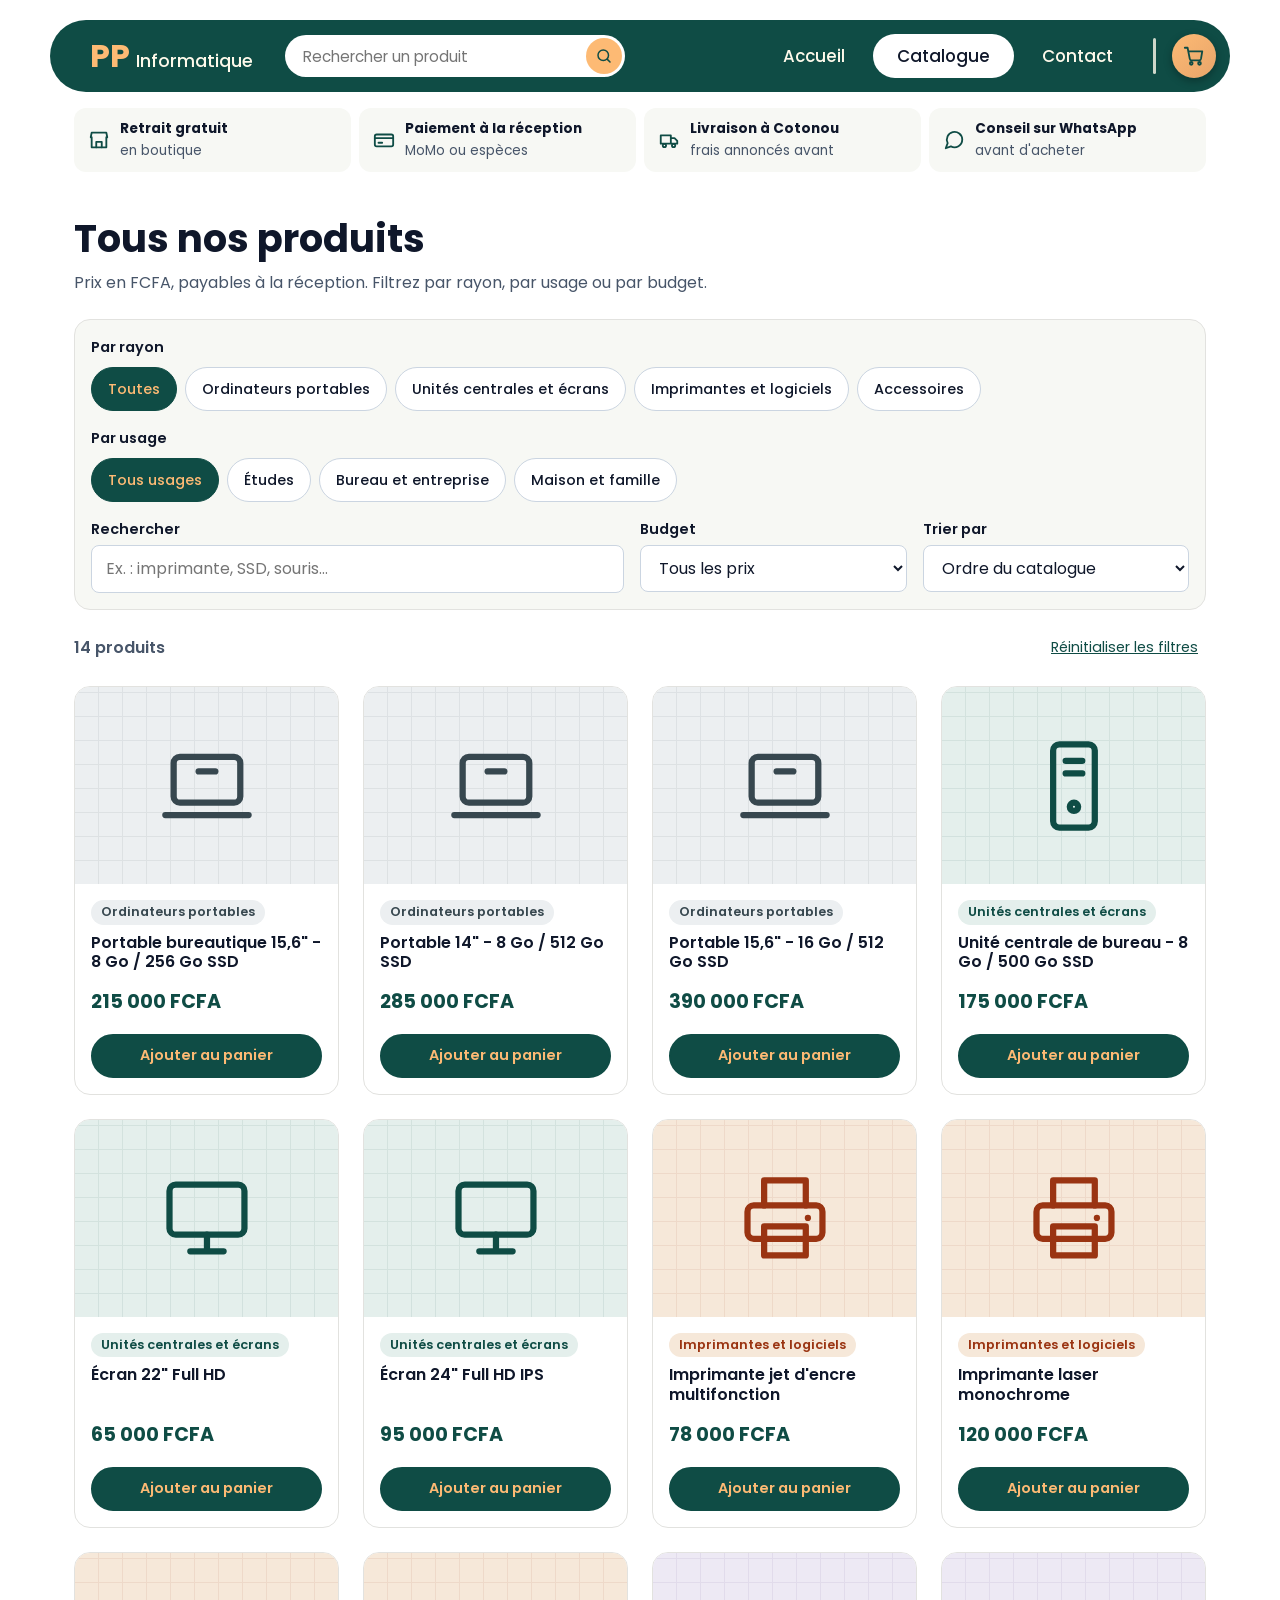
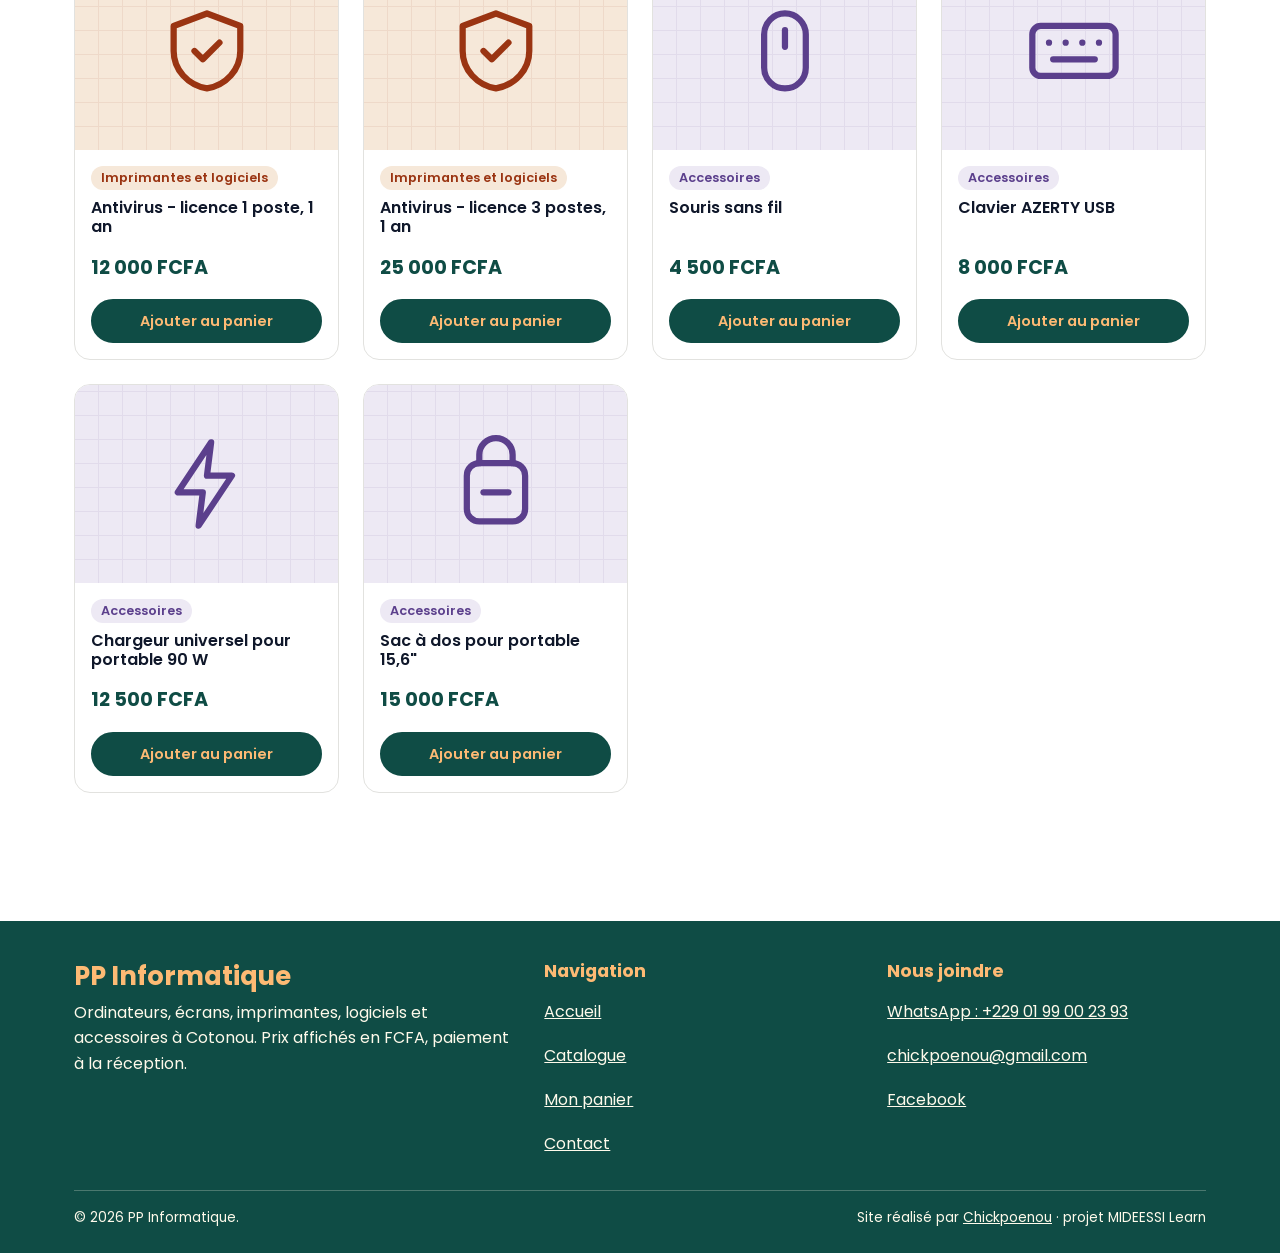
==== commit 94a4526c: "Mise a jour du site web e-commerce" ====
--- a/catalogue.html
+++ b/catalogue.html
@@ -5,12 +5,12 @@
   <meta name="viewport" content="width=device-width, initial-scale=1">
   <title>Catalogue - PP Informatique</title>
   <meta name="description" content="Catalogue PP Informatique : portables, unités centrales, écrans, imprimantes, antivirus et accessoires, prix en FCFA.">
-  <meta name="theme-color" content="#191970">
-  <link rel="icon" href="data:image/svg+xml,%3Csvg xmlns='http://www.w3.org/2000/svg' viewBox='0 0 64 64'%3E%3Crect width='64' height='64' rx='16' fill='%23191970'/%3E%3Ctext x='32' y='42' font-family='Arial' font-weight='700' font-size='28' text-anchor='middle' fill='%23fdba74'%3EPP%3C/text%3E%3C/svg%3E">
+  <meta name="theme-color" content="#0F4C45">
+  <link rel="icon" href="data:image/svg+xml,%3Csvg xmlns='http://www.w3.org/2000/svg' viewBox='0 0 64 64'%3E%3Crect width='64' height='64' rx='16' fill='%230F4C45'/%3E%3Ctext x='32' y='42' font-family='Arial' font-weight='700' font-size='28' text-anchor='middle' fill='%23fdba74'%3EPP%3C/text%3E%3C/svg%3E">
   <link rel="preconnect" href="https://fonts.googleapis.com">
   <link rel="preconnect" href="https://fonts.gstatic.com" crossorigin>
   <link rel="stylesheet" href="https://fonts.googleapis.com/css2?family=Poppins:wght@300;400;500;600;700&display=swap">
-  <link rel="stylesheet" href="css/style.css?v=11">
+  <link rel="stylesheet" href="css/style.css?v=17">
 </head>
 <body>
   <a class="lien-evitement" href="#contenu">Aller au contenu</a>
@@ -31,6 +31,13 @@
         </ul>
       </nav>
 
+      <!-- RECHERCHE (idée Fnac : toujours visible) : envoie vers catalogue.html?q=... -->
+      <form class="recherche-entete" action="catalogue.html" method="get" role="search">
+        <label class="visuellement-cache" for="recherche-entete">Rechercher un produit</label>
+        <input id="recherche-entete" name="q" type="search" placeholder="Rechercher un produit" autocomplete="off">
+        <button type="submit" aria-label="Lancer la recherche"><svg viewBox="0 0 24 24" fill="none" stroke="currentColor" stroke-width="2" stroke-linecap="round" stroke-linejoin="round" aria-hidden="true" focusable="false"><circle cx="11" cy="11" r="7"/><path d="M20 20l-3.5-3.5"/></svg></button>
+      </form>
+
       <div class="entete-actions">
         <a class="lien-panier" id="lien-panier" href="panier.html" aria-label="Voir mon panier">
           <svg viewBox="0 0 24 24" fill="none" stroke="currentColor" stroke-width="2" stroke-linecap="round" stroke-linejoin="round" aria-hidden="true" focusable="false"><circle cx="9" cy="20" r="1.5"/><circle cx="18" cy="20" r="1.5"/><path d="M2 3h3l2.4 12.2a2 2 0 0 0 2 1.6h8.2a2 2 0 0 0 2-1.6L21 7H6"/></svg>
@@ -46,14 +53,26 @@
 
   <main id="contenu">
     <div class="conteneur">
+    <!-- BANDEAU DE RÉASSURANCE (idée Fnac / Bonsplansmania : rassurer avant l'achat) -->
+    <ul class="bandeau-confiance" aria-label="Nos engagements">
+      <li><svg viewBox="0 0 24 24" fill="none" stroke="currentColor" stroke-width="2" stroke-linecap="round" stroke-linejoin="round" aria-hidden="true" focusable="false"><path d="M3 9l1-5h16l1 5"/><path d="M4 9v11h16V9"/><path d="M9 20v-6h6v6"/></svg><span><strong>Retrait gratuit</strong> en boutique</span></li>
+      <li><svg viewBox="0 0 24 24" fill="none" stroke="currentColor" stroke-width="2" stroke-linecap="round" stroke-linejoin="round" aria-hidden="true" focusable="false"><rect x="2" y="6" width="20" height="13" rx="2"/><path d="M2 10h20M6 15h4"/></svg><span><strong>Paiement à la réception</strong> MoMo ou espèces</span></li>
+      <li><svg viewBox="0 0 24 24" fill="none" stroke="currentColor" stroke-width="2" stroke-linecap="round" stroke-linejoin="round" aria-hidden="true" focusable="false"><path d="M3 7h11v9H3zM14 10h4l3 3v3h-7z"/><circle cx="7" cy="18" r="1.8"/><circle cx="17" cy="18" r="1.8"/></svg><span><strong>Livraison à Cotonou</strong> frais annoncés avant</span></li>
+      <li><svg viewBox="0 0 24 24" fill="none" stroke="currentColor" stroke-width="2" stroke-linecap="round" stroke-linejoin="round" aria-hidden="true" focusable="false"><path d="M21 11.5a8.4 8.4 0 0 1-12.4 7.4L3 21l2.1-5.6A8.4 8.4 0 1 1 21 11.5z"/></svg><span><strong>Conseil sur WhatsApp</strong> avant d'acheter</span></li>
+    </ul>
       <div class="page-intro">
         <h1>Tous nos produits</h1>
-        <p>Prix en FCFA, payables à la réception. Filtrez par catégorie ou par budget.</p>
+        <p>Prix en FCFA, payables à la réception. Filtrez par rayon, par usage ou par budget.</p>
       </div>
 
       <!-- FILTRES : puces et listes remplies par app.js -->
       <section class="filtres" aria-label="Filtrer les produits">
-        <div class="puces" id="puces-categories" role="group" aria-label="Filtrer par catégorie"></div>
+        <p class="filtre-titre" id="titre-rayons">Par rayon</p>
+        <div class="puces" id="puces-categories" role="group" aria-labelledby="titre-rayons"></div>
+
+        <!-- Filtre par usage (idée Fnac « Par usage ») : rempli par app.js à partir de USAGES -->
+        <p class="filtre-titre" id="titre-usages">Par usage</p>
+        <div class="puces" id="puces-usages" role="group" aria-labelledby="titre-usages"></div>
 
         <div class="filtres-listes">
           <div class="champ">
@@ -142,8 +161,8 @@
   </footer>
 
   <!-- Ordre important : les données, puis le panier, puis le code des pages -->
-  <script src="js/produits.js?v=11"></script>
-  <script src="js/panier.js?v=11"></script>
-  <script src="js/app.js?v=11"></script>
+  <script src="js/produits.js?v=17"></script>
+  <script src="js/panier.js?v=17"></script>
+  <script src="js/app.js?v=17"></script>
 </body>
 </html>
--- a/css/style.css
+++ b/css/style.css
@@ -6,29 +6,31 @@
 
 /* ---------- 1. VARIABLES (les couleurs se changent ICI seulement) ---------- */
 :root {
-  /* Couleurs inspirées du logo : bleu nuit (confiance) + orange (action) */
-  --bleu-fonce: #191970;
-  --bleu-fonce-2: #12124f;
-  --bleu: #2c3fb8;
+  /* Couleurs : vert sapin (confiance) + pêche (action) */
+  --bleu-fonce: #0F4C45;
+  --bleu-fonce-2: #0A3A35;
   --orange: #fdba74;          /* boutons d'action, badge panier, accents */
   --orange-fonce: #f59e4b;
   --orange-texte: #b45309;    /* textes orange sur fond blanc (contraste suffisant) */
   --creme: #fffaeb;           /* texte des liens du menu */
+  --orange-degrade: #e8a56a;  /* 2e couleur du dégradé du bouton panier */
   --texte: #0f172a;
   --texte-doux: #475569;
   --fond: #ffffff;
-  --fond-doux: #f9f8f4;
+  --fond-doux: #F7F8F4;
   --bordure: #e2e2df;
   --bordure-forte: #cbd5e1;
   --erreur: #b3261e;
+  --erreur-fond: #fdecea;
   --succes: #166534;
-  --whatsapp: #1f8f4e;
+  --succes-fond: #e3f3e8;
+  --whatsapp: #15803D;
 
   /* Teintes des visuels, une par catégorie */
-  --teinte-portables: #e8edf4;    --trait-portables: #1e3a5f;
-  --teinte-postes-fixes: #e8f0ed; --trait-postes-fixes: #14532d;
+  --teinte-portables: #ECEFF1;    --trait-portables: #37474F;
+  --teinte-postes-fixes: #E4EFEC; --trait-postes-fixes: #0F4C45;
   --teinte-imprimantes: #f6e8d9;  --trait-imprimantes: #9a3412;
-  --teinte-accessoires: #ecebf6;  --trait-accessoires: #191970;
+  --teinte-accessoires: #EDE9F4;  --trait-accessoires: #5B3F8C;
 
   --police: "Poppins", "Segoe UI", system-ui, -apple-system, Roboto, Arial, sans-serif;
 
@@ -213,7 +215,7 @@
 }
 .bouton:hover {
   transform: translateY(-2px);
-  box-shadow: 0 6px 14px rgba(25, 25, 112, 0.3);
+  box-shadow: 0 6px 14px rgba(15, 76, 69, 0.3);
 }
 
 .bouton-secondaire {
@@ -383,7 +385,7 @@
   width: var(--hauteur-tactile);
   height: var(--hauteur-tactile);
   border-radius: 50%;
-  background: linear-gradient(135deg, var(--orange), #e8a56a);
+  background: linear-gradient(135deg, var(--orange), var(--orange-degrade));
   color: var(--bleu-fonce);
   box-shadow: 0 3px 8px rgba(0, 0, 0, 0.3);
   transition: transform 0.2s;
@@ -700,36 +702,127 @@
   color: var(--orange-texte);
 }
 
-/* Étapes "Comment commander" (générées par app.js) */
+/* Étapes "Comment commander" (générées par app.js) : une bande qui défile de droite à gauche,
+   avec le même comportement sur toutes les tailles d'écran */
+.defilement-etapes {
+  overflow: hidden;
+  /* les bords s'effacent en fondu : les cartes entrent et sortent en douceur */
+  -webkit-mask-image: linear-gradient(to right, transparent, #000 6%, #000 94%, transparent);
+  mask-image: linear-gradient(to right, transparent, #000 6%, #000 94%, transparent);
+}
 .etapes {
   list-style: none;
   margin: 0;
-  padding: 0;
-  display: grid;
-  grid-template-columns: 1fr;          /* mobile : une étape sous l'autre */
-  gap: var(--espace-3);
-}
+  padding: var(--espace-1) 0;
+  display: flex;
+  width: max-content;               /* la bande est aussi large que toutes les cartes mises bout à bout */
+  animation: defiler-etapes 28s linear infinite;
+}
+/* La liste contient 2 séries identiques : glisser de 0 à -50 % fait avancer d'une série vers la gauche */
+@keyframes defiler-etapes {
+  from { transform: translateX(0); }
+  to   { transform: translateX(-50%); }
+}
+/* Pause au survol ou au clavier (focus dans la bande) : on peut lire et cliquer */
+.defilement-etapes:hover .etapes,
+.defilement-etapes:focus-within .etapes {
+  animation-play-state: paused;
+}
+
 .etape {
-  padding-top: var(--espace-2);
-  border-top: 2px solid var(--orange-fonce);   /* fine ligne orange au-dessus de chaque étape */
+  flex: 0 0 260px;                  /* même largeur de carte sur tous les écrans */
+  margin-right: var(--espace-2);    /* marge (et non gap) : les 2 séries ont exactement la même largeur */
+  display: flex;
+  flex-direction: column;
+  padding: var(--espace-2);
+  border: 1px solid var(--bordure);
+  border-radius: 16px;
+  background: var(--fond);
+}
+.etape-haut {
+  display: flex;
+  align-items: center;
+  flex-wrap: wrap;
+  gap: var(--espace-1);
+  margin-bottom: var(--espace-1);
 }
 .etape-numero {
-  display: block;
-  margin-bottom: var(--espace-1);
   font-size: 2rem;
   font-weight: 700;
   line-height: 1;
   color: var(--bleu-fonce);
 }
+.etape-badge {
+  padding: 2px 10px;
+  border-radius: var(--rayon-pilule);
+  font-size: 0.75rem;
+  font-weight: 600;
+}
 .etape-titre {
   margin: 0 0 4px;
   font-size: 1.05rem;
   font-weight: 700;
 }
 .etape-description {
-  margin: 0;
+  margin: 0 0 var(--espace-2);
   font-size: 0.9rem;
   color: var(--texte-doux);
+}
+.etape-action {
+  margin-top: auto;                 /* le lien reste en bas de la carte */
+  align-self: flex-start;
+  display: inline-flex;
+  align-items: center;
+  min-height: var(--hauteur-tactile);
+  font-size: 0.9rem;
+  font-weight: 600;
+  color: var(--bleu-fonce);
+  text-decoration: none;
+}
+.etape-action:hover {
+  text-decoration: underline;
+}
+
+/* États calculés depuis le panier du visiteur */
+.etape-faite .etape-numero {
+  color: var(--texte-doux);
+}
+.etape-faite .etape-badge {
+  background: var(--succes-fond);
+  color: var(--succes);
+}
+.etape-en-cours {
+  border-color: var(--bleu-fonce);
+  background: var(--fond-doux);
+}
+.etape-en-cours .etape-badge {
+  background: var(--orange);
+  color: var(--bleu-fonce);
+}
+.etape-en-cours .etape-action {
+  padding: 0 var(--espace-2);
+  border-radius: var(--rayon-pilule);
+  background: var(--bleu-fonce);
+  color: var(--orange);
+}
+.etape-en-cours .etape-action:hover {
+  text-decoration: none;
+}
+
+/* Animations réduites demandées par le visiteur : la bande ne bouge pas,
+   on la fait défiler au doigt ou à la souris, et la copie est masquée */
+@media (prefers-reduced-motion: reduce) {
+  .defilement-etapes {
+    overflow-x: auto;
+    -webkit-mask-image: none;
+    mask-image: none;
+  }
+  .etapes {
+    animation: none;
+  }
+  .etape-copie {
+    display: none;
+  }
 }
 
 #titre-etapes {
@@ -1404,11 +1497,11 @@
   background: currentColor;
 }
 .statut-boutique.est-ouvert {
-  background: #e3f3e8;
+  background: var(--succes-fond);
   color: var(--succes);
 }
 .statut-boutique.est-ferme {
-  background: #fdecea;
+  background: var(--erreur-fond);
   color: var(--erreur);
 }
 
@@ -1503,7 +1596,7 @@
   content: "+";
   flex: none;
   font-size: 1.3rem;
-  color: var(--orange-fonce);
+  color: var(--orange-texte);
   transition: transform 0.2s;
 }
 .question[open] summary::after {
@@ -1572,7 +1665,6 @@
   .hero h1 { font-size: 2.6rem; }
   .atouts { grid-template-columns: repeat(2, 1fr); }
   .grille-categories { grid-template-columns: repeat(2, 1fr); }
-  .etapes { grid-template-columns: repeat(2, 1fr); }
   .bandeau-cta {
     grid-template-columns: 1fr auto;
     align-items: center;
@@ -1769,13 +1861,13 @@
 .tuile-rayon-photo svg {
   width: 40%;
 }
-/* Dégradé bleu nuit en bas : le texte blanc reste lisible quelle que soit la photo */
+/* Dégradé vert sapin en bas : le texte blanc reste lisible quelle que soit la photo */
 .tuile-rayon::after {
   content: "";
   position: absolute;
   inset: 0;
   z-index: -1;
-  background: linear-gradient(to top, rgba(25, 25, 112, 0.95) 0%, rgba(25, 25, 112, 0.55) 45%, rgba(25, 25, 112, 0) 75%);
+  background: linear-gradient(to top, rgba(15, 76, 69, 0.95) 0%, rgba(15, 76, 69, 0.55) 45%, rgba(15, 76, 69, 0) 75%);
 }
 .tuile-rayon:hover .tuile-rayon-photo img {
   transform: scale(1.06);
@@ -1863,12 +1955,6 @@
   }
 }
 
-/* Étapes "Comment commander" : 4 colonnes dès 1024 px (ordinateurs portables courants) */
-@media (min-width: 1024px) {
-  .etapes {
-    grid-template-columns: repeat(4, 1fr);
-  }
-}
 
 /* ==========================================================
    TRÈS PETITS ÉCRANS (moins de 360 px) : l'en-tête doit tenir sans cacher le burger
@@ -1896,3 +1982,149 @@
     display: none;           /* on garde seulement "PP" : le lien reste nommé grâce à aria-label */
   }
 }
+
+/* ==========================================================
+   RECHERCHE DANS L'EN-TÊTE (inspirée de la Fnac : toujours visible)
+   Mobile et tablette : 2e ligne pleine largeur dans la barre.
+   Ordinateur (1024 px et plus) : entre le logo et le menu.
+   ========================================================== */
+.entete-barre {
+  flex-wrap: wrap;                 /* permet à la recherche de passer à la ligne */
+}
+.recherche-entete {
+  position: relative;
+  order: 10;                       /* après le logo et les boutons : 2e ligne */
+  flex-basis: 100%;
+  margin: 0 8px 12px 0;
+}
+.recherche-entete input {
+  width: 100%;
+  height: 42px;
+  padding: 0 48px 0 18px;          /* place à droite pour le bouton loupe */
+  font: inherit;
+  font-size: 0.95rem;
+  color: var(--texte);
+  background: var(--fond);
+  border: 0;
+  border-radius: var(--rayon-pilule);
+}
+.recherche-entete button {
+  position: absolute;
+  top: 3px;
+  right: 3px;
+  display: grid;
+  place-items: center;
+  width: 36px;
+  height: 36px;
+  border: 0;
+  border-radius: 50%;
+  background: var(--orange);
+  color: var(--bleu-fonce);
+  cursor: pointer;
+}
+.recherche-entete button svg {
+  width: 18px;
+  height: 18px;
+}
+@media (max-width: 767px) {
+  .entete-barre {
+    border-radius: 28px;           /* la barre est plus haute : coins moins arrondis */
+  }
+}
+@media (min-width: 768px) and (max-width: 1023px) {
+  .entete-barre {
+    border-radius: 32px;
+  }
+  .recherche-entete {
+    margin-left: -16px;            /* aligne la recherche sous le logo */
+  }
+}
+@media (min-width: 1024px) {
+  .recherche-entete {
+    order: 0;                      /* revient sur la même ligne, juste après le logo */
+    flex: 1;
+    flex-basis: auto;
+    max-width: 340px;
+    margin: 0 0 0 var(--espace-2);
+  }
+}
+
+/* ==========================================================
+   BANDEAU DE RÉASSURANCE (catalogue et fiche produit)
+   Mobile : bande qui défile au doigt. Ordinateur : 4 colonnes.
+   ========================================================== */
+.bandeau-confiance {
+  list-style: none;
+  display: flex;
+  gap: var(--espace-1);
+  margin: var(--espace-2) 0 0;
+  padding: 0 0 4px;
+  overflow-x: auto;                /* défile dans sa zone, jamais toute la page */
+  scroll-snap-type: x mandatory;
+}
+.bandeau-confiance li {
+  flex: 0 0 auto;
+  display: flex;
+  align-items: center;
+  gap: 10px;
+  padding: 10px 14px;
+  border-radius: 12px;
+  background: var(--fond-doux);
+  font-size: 0.85rem;
+  color: var(--texte-doux);
+  scroll-snap-align: start;
+}
+.bandeau-confiance strong {
+  display: block;
+  color: var(--texte);
+}
+.bandeau-confiance svg {
+  flex: none;
+  width: 22px;
+  height: 22px;
+  color: var(--bleu-fonce);
+}
+@media (min-width: 1024px) {
+  .bandeau-confiance {
+    display: grid;
+    grid-template-columns: repeat(4, 1fr);
+    overflow: visible;
+  }
+}
+
+/* Titres des groupes de filtres du catalogue ("Par rayon", "Par usage") */
+.filtre-titre {
+  margin: 0 0 -8px;
+  font-size: 0.9rem;
+  font-weight: 600;
+}
+
+/* ==========================================================
+   FICHE TECHNIQUE (page produit)
+   ========================================================== */
+.zone-caracteristiques {
+  max-width: 720px;
+  padding-bottom: var(--espace-3);
+}
+.zone-caracteristiques h2 {
+  font-size: 1.3rem;
+}
+.caracteristiques {
+  margin: 0;
+  border-top: 2px solid var(--bleu-fonce);
+}
+.caracteristique {
+  display: grid;
+  grid-template-columns: minmax(110px, 40%) 1fr;
+  gap: var(--espace-2);
+  padding: 10px 0;
+  border-bottom: 1px solid var(--bordure);
+  font-size: 0.95rem;
+}
+.caracteristique dt {
+  color: var(--texte-doux);
+}
+.caracteristique dd {
+  margin: 0;
+  font-weight: 600;
+}
